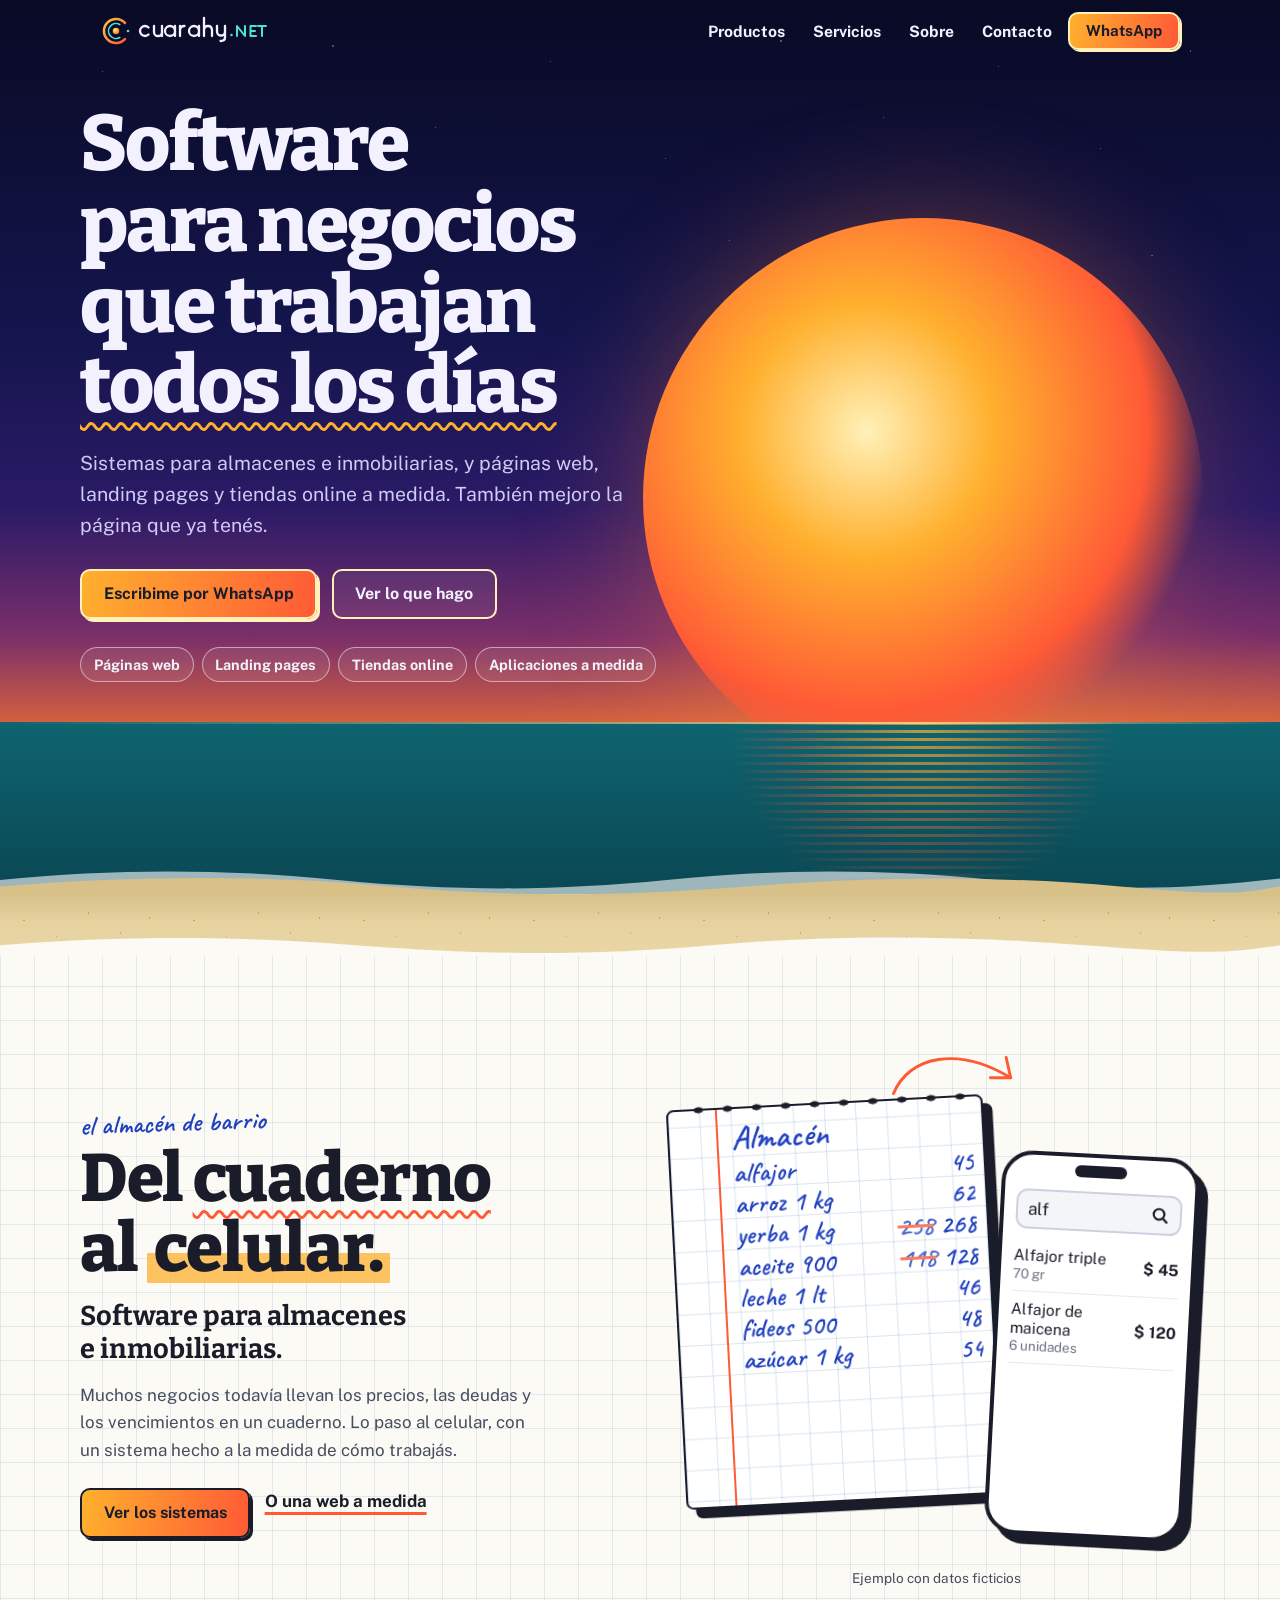
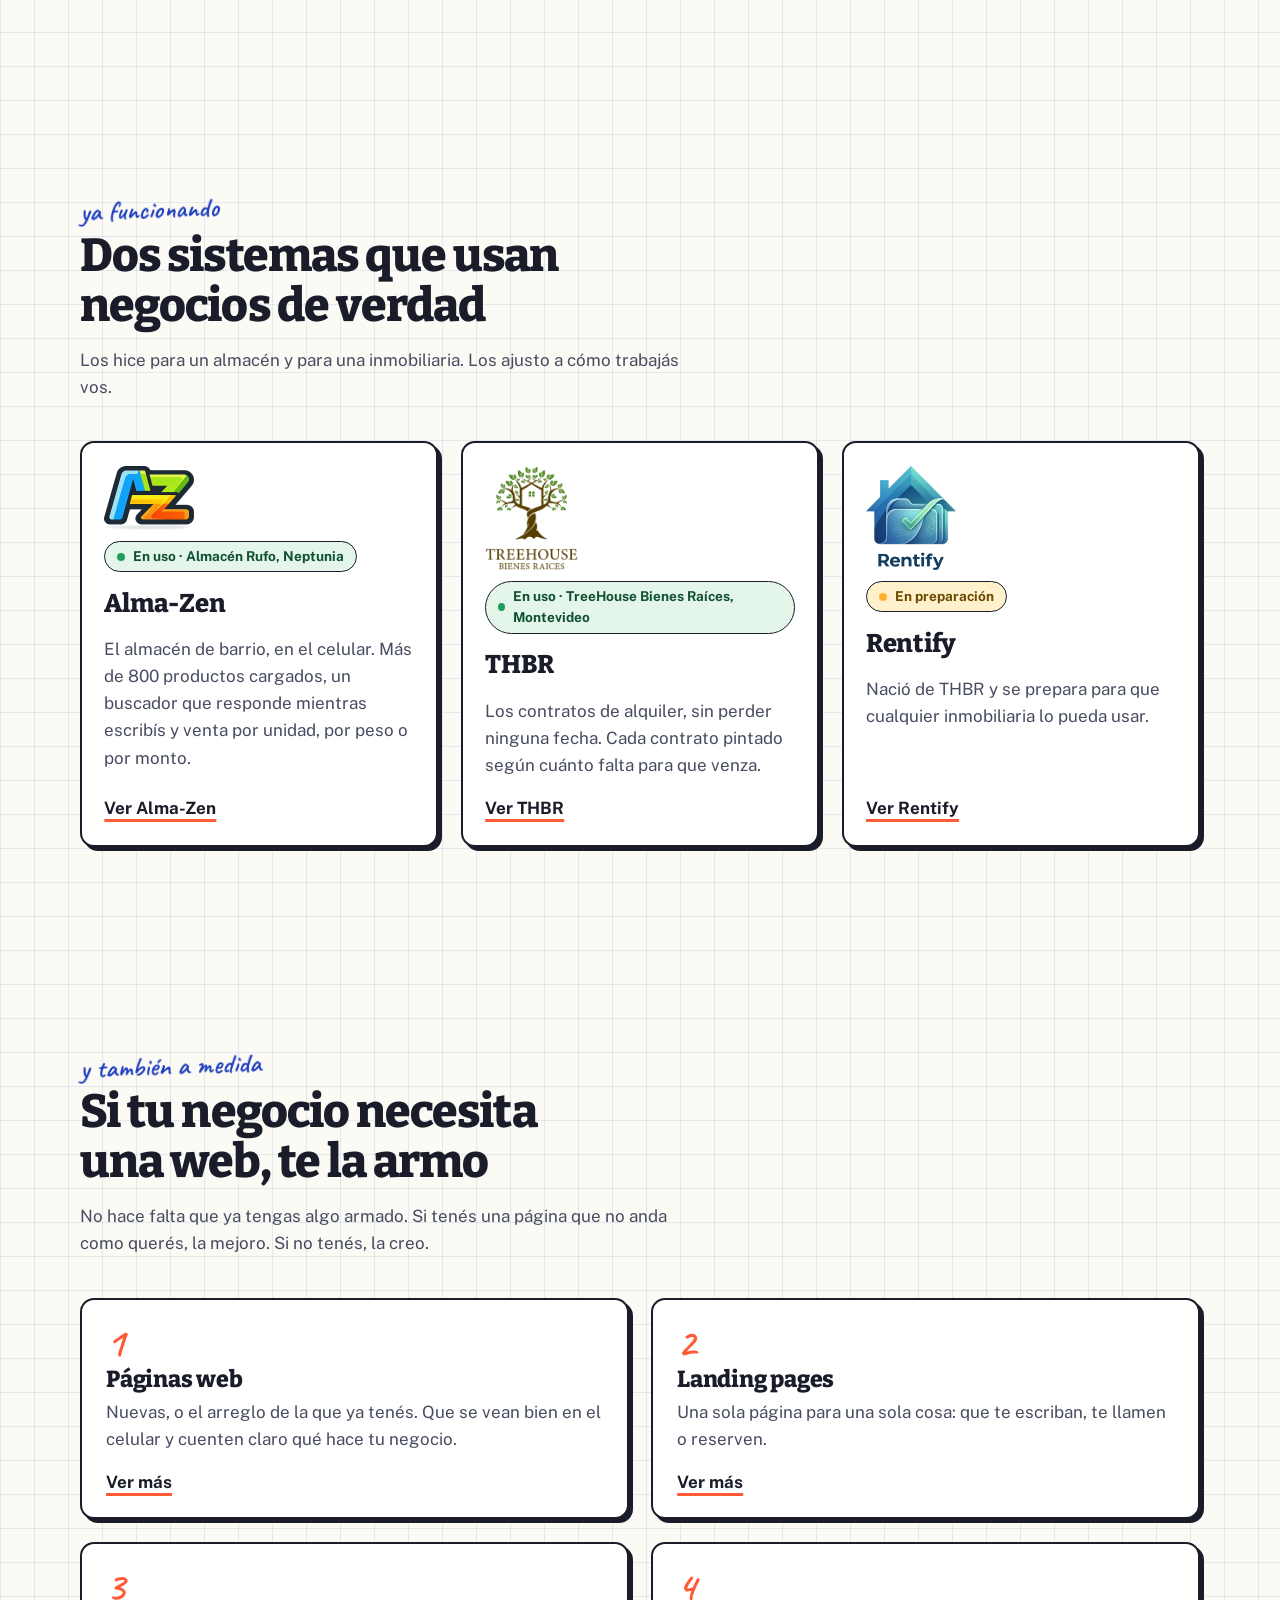
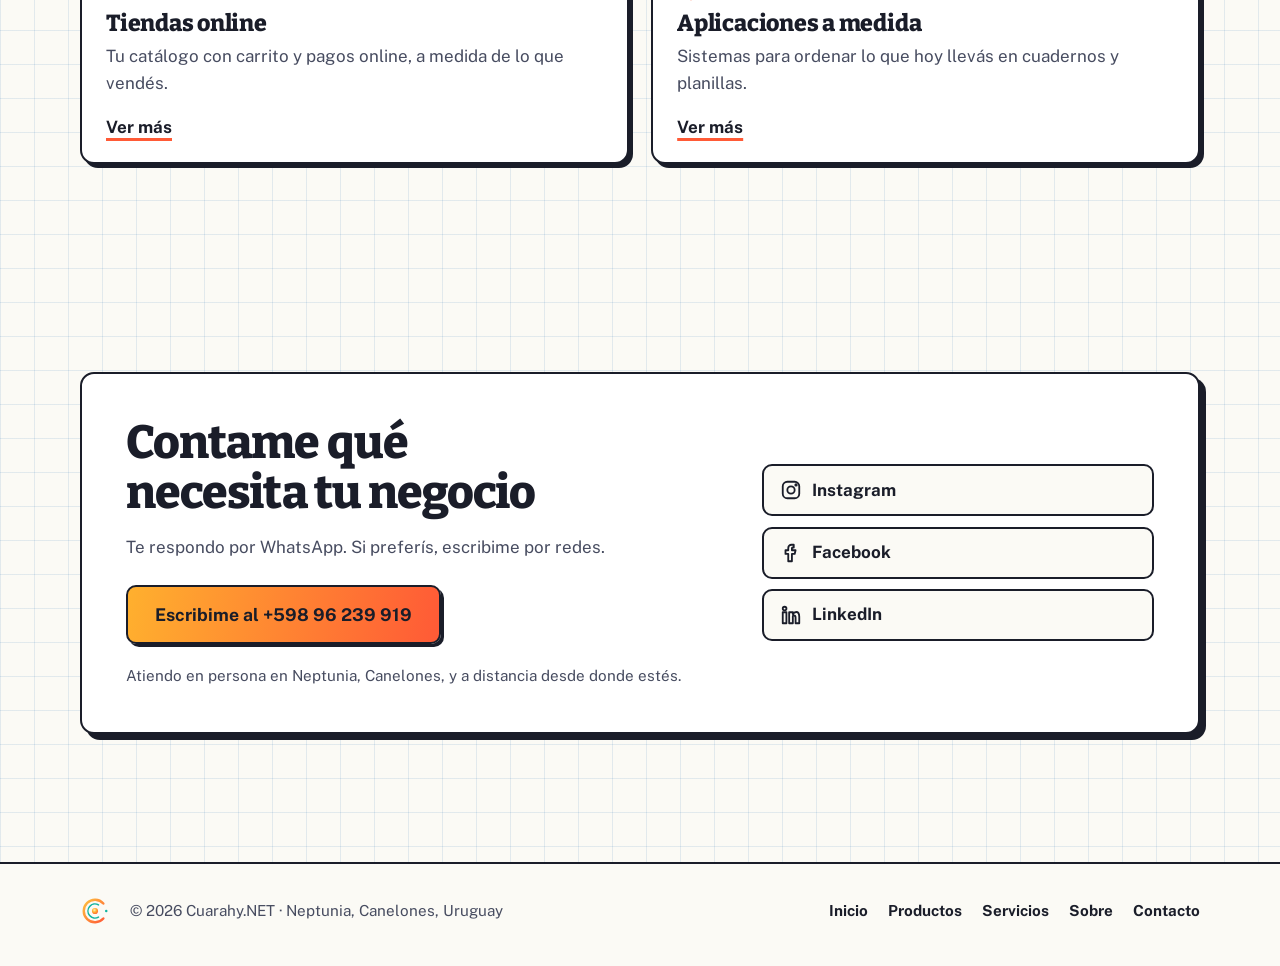
==== index.html @ 308d4bff "Dominio real cuarahy.net, texto en primera persona y títulos con servicio y marca" ====
<!DOCTYPE html>
<html lang="es">

<head>
  <meta charset="UTF-8">
  <meta name="viewport" content="width=device-width, initial-scale=1">
  <title>Cuarahy.NET | Páginas web y software para negocios en Uruguay</title>
  <meta name="description" content="Software para almacenes e inmobiliarias, y páginas web, landing pages y tiendas online a medida. Hecho en Neptunia, Canelones, Uruguay.">
  <meta name="theme-color" content="#090A24">
  <link rel="canonical" href="https://cuarahy.net/">
  <meta property="og:site_name" content="Cuarahy.NET">
  <meta property="og:url" content="https://cuarahy.net/">
  <meta property="og:image" content="https://cuarahy.net/img/og.png">
  <meta property="og:image:width" content="1200">
  <meta property="og:image:height" content="630">
  <meta property="og:image:alt" content="Cuarahy.NET: software para negocios que trabajan todos los días">
  <meta name="twitter:card" content="summary_large_image">
  <meta property="og:type" content="website">
  <meta property="og:title" content="Cuarahy.NET | Páginas web y software para negocios en Uruguay">
  <meta property="og:description" content="Software para almacenes e inmobiliarias, y páginas web, landing pages y tiendas online a medida. Hecho en Neptunia, Canelones, Uruguay.">
  <meta property="og:locale" content="es_UY">
  <link rel="icon" href="img/favicon.svg" type="image/svg+xml">
  <link rel="preload" href="fonts/bitter-latin-800-normal.woff2" as="font" type="font/woff2" crossorigin>
  <link rel="preload" href="fonts/public-sans-latin-400-normal.woff2" as="font" type="font/woff2" crossorigin>
  <script>document.documentElement.classList.add('js')</script>
  <link rel="stylesheet" href="css/style.css">
  <script type="application/ld+json">
{
  "@context": "https://schema.org",
  "@graph": [
    {
      "@type": "Organization",
      "@id": "https://cuarahy.net/#empresa",
      "name": "Cuarahy.NET",
      "url": "https://cuarahy.net/",
      "logo": "https://cuarahy.net/img/logo-512.png",
      "description": "Software para almacenes e inmobiliarias, y páginas web, landing pages, tiendas online y aplicaciones a medida para negocios de Uruguay.",
      "telephone": "+59896239919",
      "address": {
        "@type": "PostalAddress",
        "addressLocality": "Neptunia",
        "addressRegion": "Canelones",
        "addressCountry": "UY"
      },
      "founder": {
        "@type": "Person",
        "name": "Gabriel Solari"
      },
      "areaServed": {
        "@type": "Country",
        "name": "Uruguay"
      },
      "hasOfferCatalog": {
        "@type": "OfferCatalog",
        "name": "Servicios",
        "itemListElement": [
          {
            "@type": "Offer",
            "itemOffered": {
              "@type": "Service",
              "name": "Páginas web"
            }
          },
          {
            "@type": "Offer",
            "itemOffered": {
              "@type": "Service",
              "name": "Landing pages"
            }
          },
          {
            "@type": "Offer",
            "itemOffered": {
              "@type": "Service",
              "name": "Tiendas online"
            }
          },
          {
            "@type": "Offer",
            "itemOffered": {
              "@type": "Service",
              "name": "Aplicaciones a medida para negocios"
            }
          }
        ]
      }
    },
    {
      "@type": "WebSite",
      "@id": "https://cuarahy.net/#web",
      "url": "https://cuarahy.net/",
      "name": "Cuarahy.NET",
      "inLanguage": "es-UY",
      "publisher": {
        "@id": "https://cuarahy.net/#empresa"
      }
    }
  ]
}
  </script>
</head>

<body>
  <a class="saltar" href="#contenido">Saltar al contenido</a>

  <header class="cab sobre-noche" id="cab">
    <div class="cab-in">
      <a class="cab-logo" href="index.html" aria-label="Cuarahy.NET, ir al inicio">
        <svg viewBox="0 0 336 64" width="168" height="32" role="img" aria-label="Cuarahy.NET">
          <defs>
            <linearGradient id="lg-sol" x1="0" y1="0" x2="1" y2="1"><stop offset="0" stop-color="#FFC23D"/><stop offset="1" stop-color="#FF5A36"/></linearGradient>
            <radialGradient id="lg-nucleo" cx=".4" cy=".35" r=".75"><stop offset="0" stop-color="#FFF1B8"/><stop offset=".45" stop-color="#FFB02E"/><stop offset="1" stop-color="#FF5A36"/></radialGradient>
          </defs>
          <path d="M49.83 15.94A24 24 0 1 0 49.83 48.06" fill="none" stroke="url(#lg-sol)" stroke-width="5.2" stroke-linecap="round"/>
          <path class="lg-aro2" d="M39.5 19.01A15 15 0 1 0 39.5 44.99" fill="none" stroke-width="3.2" stroke-linecap="round"/>
          <circle cx="32" cy="32" r="6.6" fill="url(#lg-nucleo)"/>
          <circle class="lg-punto" cx="56" cy="32" r="2.7"/>
          <g transform="translate(76 -2)" fill="none" stroke="currentColor" stroke-width="4.6" stroke-linecap="round" stroke-linejoin="round">
            <path d="M21.07 26.93A10 10 0 1 0 21.07 41.07"/>
            <path d="M32 24V36A8 8 0 0 0 48 36M48 24V44"/>
            <path d="M54 34A10 10 0 1 0 74 34A10 10 0 1 0 54 34M74 24V44"/>
            <path d="M84 24V44M84 33C84 27 87 24 93 24"/>
            <path d="M102 34A10 10 0 1 0 122 34A10 10 0 1 0 102 34M122 24V44"/>
            <path d="M132 8V44M132 33C132 27 135 24 140 24C145 24 148 27 148 33V44"/>
            <path d="M158 24V35A8 8 0 0 0 174 35V24M174 35V47C174 52 171 54 165 54"/>
          </g>
          <g transform="translate(76 -2)">
            <circle class="lg-punto" cx="187" cy="42" r="2.5"/>
            <g class="lg-net" fill="none" stroke-width="4" stroke-linecap="round" stroke-linejoin="round">
              <path d="M198 44V24L214 44V24"/>
              <path d="M236 24H225V44H236M225 34H234"/>
              <path d="M240 24H256M248 24V44"/>
            </g>
          </g>
        </svg>
      </a>
      <nav id="menu" aria-label="Principal"><a href="productos.html">Productos</a><a href="servicios.html">Servicios</a><a href="sobre.html">Sobre</a><a href="contacto.html">Contacto</a></nav>
      <a class="sello sello-chico cab-wa" href="https://wa.me/59896239919?text=Hola%2C%20vi%20la%20web%20de%20Cuarahy.NET%20y%20quiero%20consultar%20por%20una%20p%C3%A1gina%20web%20o%20un%20sistema%20para%20mi%20negocio." target="_blank" rel="noopener">WhatsApp</a>
      <button class="menu-btn" type="button" aria-expanded="false" aria-controls="menu" aria-label="Abrir el menú"><span></span><span></span><span></span></button>
    </div>
  </header>

  <main id="contenido">
    <!-- ===== Portada: amanecer sobre el mar de Neptunia ===== -->
    <section class="hero" id="inicio">
      <div class="cielo" aria-hidden="true"></div>
      <div class="estrellas" aria-hidden="true"></div>
      <div class="alba" aria-hidden="true"></div>
      <div class="sol-hero" aria-hidden="true"></div>
      <div class="mar" aria-hidden="true"></div>
      <div class="arena" aria-hidden="true">
        <svg class="espuma" viewBox="0 0 1440 40" preserveAspectRatio="none"><path class="espuma-1" d="M0 20C130 6 250 6 380 20S620 34 750 20 990 6 1120 20 1330 32 1440 18V40H0z"/><path class="espuma-2" d="M0 28C160 14 300 14 440 28S700 40 840 28 1120 14 1260 28 1400 34 1440 28V40H0z"/></svg>
        <svg class="orilla" viewBox="0 0 1440 30" preserveAspectRatio="none"><path d="M0 14C140 2 260 2 400 14S660 28 800 14 1080 2 1220 14 1380 24 1440 14V30H0z"/></svg>
      </div>
      <div class="hero-in">
        <h1>Software para negocios que trabajan <em class="todos">todos los días</em></h1>
        <p class="lede">Sistemas para almacenes e inmobiliarias, y páginas web, landing pages y tiendas online a medida. También mejoro la página que ya tenés.</p>
        <div class="acciones">
          <a class="sello" href="https://wa.me/59896239919?text=Hola%2C%20vi%20la%20web%20de%20Cuarahy.NET%20y%20quiero%20consultar%20por%20una%20p%C3%A1gina%20web%20o%20un%20sistema%20para%20mi%20negocio." target="_blank" rel="noopener">Escribime por WhatsApp</a>
          <a class="sello sello-borde" href="#cuaderno">Ver lo que hago</a>
        </div>
        <ul class="chips" aria-label="Servicios">
          <li><a href="servicios.html#web">Páginas web</a></li>
          <li><a href="servicios.html#landing">Landing pages</a></li>
          <li><a href="servicios.html#tienda">Tiendas online</a></li>
          <li><a href="servicios.html#app">Aplicaciones a medida</a></li>
        </ul>
      </div>
    </section>

    <!-- ===== Del cuaderno al celular ===== -->
    <section class="seccion cuaderno" id="cuaderno">
      <div class="seccion-in dos-col">
        <div class="texto">
          <span class="nota-mano">el almacén de barrio</span>
          <h2>Del <em class="marca-cuaderno">cuaderno</em> al <em class="marca-celular">celular.</em></h2>
          <p class="sub">Software para almacenes e inmobiliarias.</p>
          <p>Muchos negocios todavía llevan los precios, las deudas y los vencimientos en un cuaderno. Lo paso al celular, con un sistema hecho a la medida de cómo trabajás.</p>
          <div class="acciones">
            <a class="sello" href="productos.html">Ver los sistemas</a>
            <a class="enlace" href="servicios.html">O una web a medida</a>
          </div>
        </div>
        <figure class="stage" role="img" aria-label="Una hoja de cuaderno con una lista de productos y precios escrita a mano y, al lado, la lista en un celular con el buscador de Alma-Zen. Ejemplo con datos ficticios.">
          <div class="stage-in" aria-hidden="true">
            <div class="hoja">
              <span class="espiral"></span>
              <p class="hoja-titulo" style="--i:0">Almacén</p>
              <ul class="renglones">
                <li style="--i:1"><span>alfajor</span><i>45</i></li>
                <li style="--i:2"><span>arroz 1 kg</span><i>62</i></li>
                <li style="--i:3"><span>yerba 1 kg</span><i><s>258</s> 268</i></li>
                <li style="--i:4"><span>aceite 900</span><i><s>118</s> 128</i></li>
                <li style="--i:5"><span>leche 1 lt</span><i>46</i></li>
                <li style="--i:6"><span>fideos 500</span><i>48</i></li>
                <li style="--i:7"><span>azúcar 1 kg</span><i>54</i></li>
              </ul>
            </div>

            <svg class="flecha" viewBox="0 0 120 56">
              <path d="M4 44C18 10 62 2 108 30"/>
              <path d="M90 30L108 30L104 12"/>
            </svg>

            <div class="cel">
              <div class="cel-buscar"><span>alf</span>
                <svg viewBox="0 0 24 24" fill="none" stroke="currentColor" stroke-width="2.6" stroke-linecap="round"><circle cx="11" cy="11" r="6.5"/><path d="M16 16l4.5 4.5"/></svg>
              </div>
              <ul class="cel-lista">
                <li><span>Alfajor triple <small>70 gr</small></span><b>$ 45</b></li>
                <li><span>Alfajor de maicena <small>6 unidades</small></span><b>$ 120</b></li>
              </ul>
            </div>
          </div>
          <figcaption>Ejemplo con datos ficticios</figcaption>
        </figure>
      </div>
    </section>

    <!-- ===== Productos (resumen) ===== -->
    <section class="seccion" id="productos">
      <div class="seccion-in">
        <span class="nota-mano">ya funcionando</span>
        <h2>Dos sistemas que usan negocios de verdad</h2>
        <p class="intro">Los hice para un almacén y para una inmobiliaria. Los ajusto a cómo trabajás vos.</p>
        <div class="minis">
          <article class="mini">
            <img src="img/almazen.webp" alt="Alma-Zen" width="360" height="256" loading="lazy">
            <span class="estado">En uso · Almacén Rufo, Neptunia</span>
            <h3>Alma-Zen</h3>
            <p>El almacén de barrio, en el celular. Más de 800 productos cargados, un buscador que responde mientras escribís y venta por unidad, por peso o por monto.</p>
            <a class="enlace" href="productos.html#almazen">Ver Alma-Zen</a>
          </article>
          <article class="mini">
            <img class="logo-cliente" src="img/treehouse.webp" alt="Logo de TreeHouse Bienes Raíces" width="214" height="240" loading="lazy">
            <span class="estado">En uso · TreeHouse Bienes Raíces, Montevideo</span>
            <h3>THBR</h3>
            <p>Los contratos de alquiler, sin perder ninguna fecha. Cada contrato pintado según cuánto falta para que venza.</p>
            <a class="enlace" href="productos.html#thbr">Ver THBR</a>
          </article>
          <article class="mini">
            <img class="logo-cliente" src="img/rentify.webp" alt="Logo de Rentify" width="300" height="347" loading="lazy">
            <span class="estado estado-prep">En preparación</span>
            <h3>Rentify</h3>
            <p>Nació de THBR y se prepara para que cualquier inmobiliaria lo pueda usar.</p>
            <a class="enlace" href="productos.html#rentify">Ver Rentify</a>
          </article>
        </div>
      </div>
    </section>

    <!-- ===== Servicios (resumen) ===== -->
    <section class="seccion" id="servicios">
      <div class="seccion-in">
        <span class="nota-mano">y también a medida</span>
        <h2>Si tu negocio necesita una web, te la armo</h2>
        <p class="intro">No hace falta que ya tengas algo armado. Si tenés una página que no anda como querés, la mejoro. Si no tenés, la creo.</p>
        <ol class="servicios">
          <li class="servicio"><span class="num" aria-hidden="true">1</span><h3>Páginas web</h3><p>Nuevas, o el arreglo de la que ya tenés. Que se vean bien en el celular y cuenten claro qué hace tu negocio.</p><a class="enlace" href="servicios.html#web">Ver más</a></li>
          <li class="servicio"><span class="num" aria-hidden="true">2</span><h3>Landing pages</h3><p>Una sola página para una sola cosa: que te escriban, te llamen o reserven.</p><a class="enlace" href="servicios.html#landing">Ver más</a></li>
          <li class="servicio"><span class="num" aria-hidden="true">3</span><h3>Tiendas online</h3><p>Tu catálogo con carrito y pagos online, a medida de lo que vendés.</p><a class="enlace" href="servicios.html#tienda">Ver más</a></li>
          <li class="servicio"><span class="num" aria-hidden="true">4</span><h3>Aplicaciones a medida</h3><p>Sistemas para ordenar lo que hoy llevás en cuadernos y planillas.</p><a class="enlace" href="servicios.html#app">Ver más</a></li>
        </ol>
      </div>
    </section>

    <!-- ===== Contacto ===== -->
    <section class="seccion" id="contacto">
      <div class="seccion-in">
        <div class="contacto-caja">
          <div>
            <h2>Contame qué necesita tu negocio</h2>
            <p class="intro">Te respondo por WhatsApp. Si preferís, escribime por redes.</p>
            <a class="sello sello-grande" href="https://wa.me/59896239919?text=Hola%2C%20vi%20la%20web%20de%20Cuarahy.NET%20y%20quiero%20consultar%20por%20una%20p%C3%A1gina%20web%20o%20un%20sistema%20para%20mi%20negocio." target="_blank" rel="noopener">Escribime al +598 96 239 919</a>
            <p class="lugar">Atiendo en persona en Neptunia, Canelones, y a distancia desde donde estés.</p>
          </div>
          <ul class="redes">
            <li><a href="https://www.instagram.com/solarigabriel/" target="_blank" rel="noopener"><svg viewBox="0 0 24 24" width="22" height="22" fill="none" stroke="currentColor" stroke-width="2" stroke-linecap="round" stroke-linejoin="round" aria-hidden="true"><rect x="3" y="3" width="18" height="18" rx="5"/><circle cx="12" cy="12" r="4"/><circle cx="17.5" cy="6.5" r=".8" fill="currentColor"/></svg> Instagram</a></li>
            <li><a href="https://www.facebook.com/Gabriel.Solari.560" target="_blank" rel="noopener"><svg viewBox="0 0 24 24" width="22" height="22" fill="none" stroke="currentColor" stroke-width="2" stroke-linecap="round" stroke-linejoin="round" aria-hidden="true"><path d="M15 3h-2.5A3.5 3.5 0 0 0 9 6.5V9H6v4h3v8h4v-8h3l1-4h-4V6.7c0-.4.3-.7.7-.7H15z"/></svg> Facebook</a></li>
            <li><a href="https://www.linkedin.com/in/gabriel-solari-490939278/" target="_blank" rel="noopener"><svg viewBox="0 0 24 24" width="22" height="22" fill="none" stroke="currentColor" stroke-width="2" stroke-linecap="round" stroke-linejoin="round" aria-hidden="true"><rect x="3" y="9" width="4" height="12"/><circle cx="5" cy="5" r="2"/><path d="M10 9h4v2c.6-1.3 2-2.3 3.8-2.3C21 8.7 21 11.5 21 14v7h-4v-6c0-1.4-.3-2.5-1.8-2.5S14 13.7 14 15v6h-4z"/></svg> LinkedIn</a></li>
          </ul>
        </div>
      </div>
    </section>

  </main>

  <footer class="pie">
    <div class="pie-in">
      <img src="img/logo-mark.svg" alt="" width="30" height="30">
      <p>© 2026 Cuarahy.NET · Neptunia, Canelones, Uruguay</p>
      <nav aria-label="Pie de página"><a href="index.html">Inicio</a><a href="productos.html">Productos</a><a href="servicios.html">Servicios</a><a href="sobre.html">Sobre</a><a href="contacto.html">Contacto</a></nav>
    </div>
  </footer>

  <a class="fab" href="https://wa.me/59896239919?text=Hola%2C%20vi%20la%20web%20de%20Cuarahy.NET%20y%20quiero%20consultar%20por%20una%20p%C3%A1gina%20web%20o%20un%20sistema%20para%20mi%20negocio." target="_blank" rel="noopener" aria-label="Escribime por WhatsApp">
    <svg viewBox="0 0 24 24" width="28" height="28" fill="none" stroke="currentColor" stroke-width="2" stroke-linecap="round" stroke-linejoin="round" aria-hidden="true"><path d="M21 11.5a8.5 8.5 0 0 1-12.6 7.4L3 20.5l1.7-5A8.5 8.5 0 1 1 21 11.5z"/><path d="M9 8.5c.3 3 2.6 5.3 5.5 6 .6.1 1.3-.5 1.5-1.1l-1.7-1-1 .6c-.9-.4-1.6-1.1-2-2l.6-1-1-1.7c-.6.2-1.2.8-1.1 1.4z"/></svg>
  </a>

  <script src="js/main.js" defer></script>
</body>

</html>
---- css/style.css ----
/* Cuarahy.NET · hoja de estilos
   Concepto: «amanecer en Neptunia, cuaderno en mano».
   La página abre de noche, con el sol saliendo sobre el mar. Al bajar, el mar termina en una ola
   y empieza la hoja de cuaderno (la arena), con cuadrícula, birome y margen rojo.
   Todo en CSS y SVG: sin librerías, sin imágenes pesadas. */

/* ---------- Fuentes (propias, sin pedir nada a Google) ---------- */

@font-face { font-family: 'Bitter'; font-weight: 700; font-style: normal; font-display: swap; src: url(../fonts/bitter-latin-700-normal.woff2) format('woff2'); }
@font-face { font-family: 'Bitter'; font-weight: 800; font-style: normal; font-display: swap; src: url(../fonts/bitter-latin-800-normal.woff2) format('woff2'); }
@font-face { font-family: 'Caveat'; font-weight: 600; font-style: normal; font-display: swap; src: url(../fonts/caveat-latin-600-normal.woff2) format('woff2'); }
@font-face { font-family: 'Public Sans'; font-weight: 400; font-style: normal; font-display: swap; src: url(../fonts/public-sans-latin-400-normal.woff2) format('woff2'); }
@font-face { font-family: 'Public Sans'; font-weight: 700; font-style: normal; font-display: swap; src: url(../fonts/public-sans-latin-700-normal.woff2) format('woff2'); }

/* ---------- Variables ---------- */

:root {
  /* papel */
  --papel: #FBFAF5;
  --blanco: #FFFFFF;
  --grilla: rgba(70, 130, 190, .14);
  --grilla-hoja: rgba(70, 130, 190, .22);
  --tinta: #1A1D29;
  --suave: #474C60;
  --birome: #1F3FBF;
  /* amanecer */
  --noche: #090A24;
  --noche-2: #14154D;
  --luz: #F4F1FF;
  --luz-suave: #CFCBF3;
  --sol: #FFB02E;
  --coral: #FF5A36;
  --turquesa: #4DE3D0;
  --mar-1: #0E6470;
  --mar-2: #083D49;
  --verde: #0F5132;
  --verde-fondo: #E4F5EA;
  --ancho: 1120px;
  --titulo: 'Bitter', Georgia, 'Times New Roman', serif;
  --mano: 'Caveat', 'Segoe Print', 'Bradley Hand', cursive;
  --texto: 'Public Sans', 'Segoe UI', system-ui, -apple-system, sans-serif;
  --amanecer: 0;   /* lo mueve main.js con el scroll: 0 arriba, 1 abajo */
}

*, *::before, *::after { box-sizing: border-box; }

html { scroll-behavior: smooth; scroll-padding-top: 4.75rem; }

body {
  margin: 0;
  background-color: var(--papel);
  background-image:
    linear-gradient(var(--grilla) 1px, transparent 1px),
    linear-gradient(90deg, var(--grilla) 1px, transparent 1px);
  background-size: 34px 34px;
  color: var(--tinta);
  font: 400 1.0625rem/1.6 var(--texto);
  -webkit-font-smoothing: antialiased;
  overflow-x: hidden;
}

img, svg { max-width: 100%; }

/* Resplandor de mañana sobre el papel: crece con el scroll (solo cambia de opacidad, barato para el celular) */
body::after {
  content: "";
  position: fixed;
  inset: 0;
  z-index: -1;
  pointer-events: none;
  background: radial-gradient(85% 55% at 88% 0%, rgba(255, 176, 46, .34), rgba(255, 176, 46, 0) 70%);
  opacity: calc(.15 + var(--amanecer) * .85);
}

:focus-visible { outline: 3px solid var(--birome); outline-offset: 3px; border-radius: 4px; }

.saltar {
  position: absolute;
  left: 1rem;
  top: -4rem;
  z-index: 100;
  padding: .6rem 1rem;
  background: var(--tinta);
  color: var(--blanco);
  border-radius: 8px;
  text-decoration: none;
}
.saltar:focus { top: 1rem; }

/* ---------- Botones (como un sello de almacén) ---------- */

.sello {
  display: inline-flex;
  align-items: center;
  justify-content: center;
  gap: .55rem;
  padding: .85rem 1.35rem;
  border: 2px solid var(--tinta);
  border-radius: 10px;
  background: linear-gradient(100deg, var(--sol), var(--coral));
  color: var(--tinta);
  font: 700 1rem/1.2 var(--texto);
  text-decoration: none;
  box-shadow: 3px 3px 0 var(--tinta);
  transition: transform .15s, box-shadow .15s;
}
.sello:hover { transform: translate(-1px, -1px); box-shadow: 5px 5px 0 var(--tinta); }
.sello:active { transform: translate(2px, 2px); box-shadow: 1px 1px 0 var(--tinta); }
.sello-borde { background: var(--blanco); }
.sello-chico { padding: .5rem 1rem; font-size: .95rem; box-shadow: 2px 2px 0 var(--tinta); }
.sello-grande { padding: 1.05rem 1.7rem; font-size: 1.1rem; }

.enlace {
  color: var(--tinta);
  font-weight: 700;
  text-decoration: underline;
  text-decoration-color: var(--coral);
  text-decoration-thickness: 3px;
  text-underline-offset: .28em;
}
.enlace:hover { text-decoration-color: var(--tinta); }

/* ---------- Cabecera (clara sobre el papel, oscura sobre la noche) ---------- */

.cab { position: fixed; inset: 0 0 auto 0; z-index: 50; color: var(--tinta); transition: background .25s, box-shadow .25s; }
.cab.sobre-noche { color: var(--luz); }
.cab.scrolled { background: rgba(251, 250, 245, .95); box-shadow: 0 1.5px 0 var(--tinta); }

.cab-in {
  max-width: var(--ancho);
  margin: 0 auto;
  padding: .75rem 1.25rem;
  display: flex;
  align-items: center;
  gap: 1rem;
}
.cab-logo { display: block; line-height: 0; color: var(--tinta); }
.cab-logo svg { display: block; height: 32px; width: auto; }
.lg-aro2 { stroke: #12B3A0; }
.lg-punto { fill: #12B3A0; }
.lg-net { stroke: #0E9F8E; }

.cab nav { display: flex; gap: 1.75rem; margin-left: auto; }
.cab nav a { color: var(--tinta); font-weight: 700; text-decoration: none; font-size: .98rem; }
.cab nav a:hover { text-decoration: underline; text-decoration-color: var(--coral); text-decoration-thickness: 3px; text-underline-offset: .3em; }

.cab nav a[aria-current="page"] { text-decoration: underline; text-decoration-color: var(--coral); text-decoration-thickness: 3px; text-underline-offset: .3em; }
.menu-btn { display: none; width: 44px; height: 44px; padding: 0; border: 0; background: none; color: inherit; cursor: pointer; place-content: center; gap: 5px; }
.menu-btn span { display: block; width: 24px; height: 3px; border-radius: 2px; background: currentColor; transition: transform .2s, opacity .2s; }
.cab.menu-abierto .menu-btn span:nth-child(1) { transform: translateY(8px) rotate(45deg); }
.cab.menu-abierto .menu-btn span:nth-child(2) { opacity: 0; }
.cab.menu-abierto .menu-btn span:nth-child(3) { transform: translateY(-8px) rotate(-45deg); }
.cab.sobre-noche.bajo { background: rgba(9, 10, 36, .9); box-shadow: 0 1px 0 rgba(244, 241, 255, .18); -webkit-backdrop-filter: blur(6px); backdrop-filter: blur(6px); }
.cab.sobre-noche .cab-logo, .cab.sobre-noche nav a { color: var(--luz); }
.cab.sobre-noche .lg-aro2, .cab.sobre-noche .lg-net { stroke: var(--turquesa); }
.cab.sobre-noche .lg-punto { fill: var(--turquesa); }
.cab.sobre-noche .sello-chico { border-color: #FFF1B8; box-shadow: 2px 2px 0 #FFF1B8; }
.cab.sobre-noche :focus-visible { outline-color: #FFF1B8; }

/* ---------- Portada: amanecer sobre el mar ---------- */

.hero {
  --mar: clamp(170px, 26svh, 240px);
  --arena: clamp(56px, 7svh, 72px);
  --sol-d: min(46vw, 560px);
  position: relative;
  isolation: isolate;
  min-height: min(100svh, 900px);
  display: grid;
  align-items: center;
  padding: 6.5rem 1.25rem calc(var(--mar) + 2.5rem);
  overflow: hidden;
  background: var(--noche);
  color: var(--luz);
}

.cielo {
  position: absolute;
  inset: 0 0 calc(var(--mar) - 1px) 0;
  z-index: -4;
  background: linear-gradient(180deg, #090A24 0%, #14154D 46%, #2A1A66 70%, #7A2F6A 88%, #D4603E 100%);
}
.estrellas {
  position: absolute;
  inset: 0 0 calc(var(--mar) + 22%) 0;
  z-index: -3;
  opacity: .85;
  background-image:
    radial-gradient(1.5px 1.5px at 8% 14%, #fff 50%, transparent 51%),
    radial-gradient(1px 1px at 17% 33%, #fff 50%, transparent 51%),
    radial-gradient(2px 2px at 26% 9%, #FFF1B8 50%, transparent 51%),
    radial-gradient(1px 1px at 34% 25%, #fff 50%, transparent 51%),
    radial-gradient(1.5px 1.5px at 43% 12%, #fff 50%, transparent 51%),
    radial-gradient(1px 1px at 52% 31%, #fff 50%, transparent 51%),
    radial-gradient(2px 2px at 61% 8%, #fff 50%, transparent 51%),
    radial-gradient(1px 1px at 69% 23%, #fff 50%, transparent 51%),
    radial-gradient(1.5px 1.5px at 78% 13%, #FFF1B8 50%, transparent 51%),
    radial-gradient(1px 1px at 86% 29%, #fff 50%, transparent 51%),
    radial-gradient(1.5px 1.5px at 93% 10%, #fff 50%, transparent 51%),
    radial-gradient(1px 1px at 12% 46%, #fff 50%, transparent 51%),
    radial-gradient(1px 1px at 57% 47%, #fff 50%, transparent 51%),
    radial-gradient(1px 1px at 90% 50%, #fff 50%, transparent 51%);
}
.alba {
  position: absolute;
  inset: 0;
  z-index: -3;
  background: radial-gradient(70% 55% at 76% 100%, rgba(255, 150, 70, .5), rgba(255, 150, 70, 0) 70%);
}
.sol-hero {
  position: absolute;
  z-index: -2;
  right: 6%;
  bottom: calc(var(--mar) - var(--sol-d) * .1);
  width: var(--sol-d);
  aspect-ratio: 1;
  border-radius: 50%;
  background: radial-gradient(circle at 40% 38%, #FFF1B8 0, #FFB02E 26%, #FF5A36 58%, rgba(255, 90, 54, 0) 71%);
  filter: drop-shadow(0 0 60px rgba(255, 120, 60, .35));
}

/* El mar: tapa la parte de abajo del sol y le deja un reflejo */
.mar {
  position: absolute;
  left: 0;
  right: 0;
  bottom: 0;
  height: var(--mar);
  z-index: -1;
  background: linear-gradient(180deg, var(--mar-1), var(--mar-2));
}
.mar::before {
  content: "";
  position: absolute;
  top: 0;
  bottom: 0;
  right: calc(6% + var(--sol-d) * .05);
  width: calc(var(--sol-d) * .9);
  background: radial-gradient(ellipse 50% 100% at 50% 0, rgba(255, 176, 46, .75), rgba(255, 90, 54, .28) 55%, transparent 78%);
  -webkit-mask-image: repeating-linear-gradient(180deg, #000 0 3px, transparent 3px 8px);
  mask-image: repeating-linear-gradient(180deg, #000 0 3px, transparent 3px 8px);
}
.mar::after {
  content: "";
  position: absolute;
  left: 0;
  right: 0;
  top: 0;
  height: 2px;
  background: linear-gradient(90deg, transparent, rgba(255, 205, 130, .9) 72%, transparent);
}
/* La arena: la playa donde termina el mar y empieza el papel */
.arena {
  position: absolute;
  left: 0;
  right: 0;
  bottom: -1px;
  height: var(--arena);
  z-index: 0;
  background:
    radial-gradient(1.6px 1.6px at 14% 42%, #BFA56A 50%, transparent 51%),
    radial-gradient(1.2px 1.2px at 33% 68%, #C9B07A 50%, transparent 51%),
    radial-gradient(1.6px 1.6px at 52% 30%, #BFA56A 50%, transparent 51%),
    radial-gradient(1.2px 1.2px at 71% 62%, #C9B07A 50%, transparent 51%),
    radial-gradient(1.6px 1.6px at 88% 38%, #BFA56A 50%, transparent 51%),
    linear-gradient(180deg, #D8C089 0, #E6D29F 45%, #EAD7A6 100%);
  background-size: 170px 100%, 170px 100%, 170px 100%, 170px 100%, 170px 100%, 100% 100%;
}
.espuma { position: absolute; left: 0; top: -30px; width: 100%; height: 32px; }
.espuma-1 { fill: rgba(255, 255, 255, .6); }
.espuma-2 { fill: #D8C089; }
.orilla { position: absolute; left: 0; bottom: -1px; width: 100%; height: 24px; }
.orilla path { fill: var(--papel); }

.hero-in { position: relative; z-index: 1; width: 100%; max-width: var(--ancho); margin: 0 auto; }

.hero h1 {
  margin: 0 0 1.25rem;
  max-width: 14ch;
  font: 800 clamp(2.5rem, 6.6vw, 4.9rem)/1.03 var(--titulo);
  letter-spacing: -.025em;
  color: var(--luz);
  text-wrap: balance;
}
.todos {
  font-style: normal;
  text-decoration: underline wavy var(--sol);
  text-decoration-thickness: 3px;
  text-underline-offset: .13em;
  text-decoration-skip-ink: none;
}

.lede { margin: 0 0 1.75rem; max-width: 46ch; font-size: clamp(1.05rem, 2vw, 1.22rem); color: var(--suave); }
.hero .lede { color: var(--luz-suave); }
.acciones { display: flex; flex-wrap: wrap; gap: .9rem; }

.hero .sello { border-color: #FFF1B8; box-shadow: 3px 3px 0 #FFF1B8; }
.hero .sello:hover { box-shadow: 5px 5px 0 #FFF1B8; }
.hero .sello:active { box-shadow: 1px 1px 0 #FFF1B8; }
.hero .sello-borde { background: rgba(255, 255, 255, .06); color: var(--luz); box-shadow: none; }
.hero .sello-borde:hover { background: rgba(255, 255, 255, .14); box-shadow: none; }
.hero :focus-visible { outline-color: #FFF1B8; }

.chips { list-style: none; margin: 1.75rem 0 0; padding: 0; display: flex; flex-wrap: wrap; gap: .5rem; }
.chips a {
  display: inline-block;
  padding: .3rem .8rem;
  border: 1.5px solid rgba(244, 241, 255, .55);
  border-radius: 999px;
  background: rgba(255, 255, 255, .07);
  color: var(--luz);
  font-size: .9rem;
  font-weight: 700;
  text-decoration: none;
}
.chips a:hover { background: var(--luz); color: var(--noche); }

/* Entrada de la portada: sale el sol, se aclara el cielo, aparece el texto */
@media (prefers-reduced-motion: no-preference) {
  @keyframes sale { from { opacity: 0; transform: translateY(34%); } to { opacity: 1; transform: none; } }
  @keyframes entra { from { opacity: 0; transform: translateY(18px); } to { opacity: 1; transform: none; } }
  @keyframes aclara { from { opacity: 0; } to { opacity: 1; } }
  @keyframes apaga { from { opacity: .9; } to { opacity: .3; } }

  .sol-hero { animation: sale 2.6s cubic-bezier(.2, .7, .2, 1) both .1s; }
  .alba { animation: aclara 3.4s ease-out both .2s; }
  .estrellas { animation: apaga 5s ease-out both .3s; }
  .hero h1, .hero .lede, .hero .acciones, .hero .chips { animation: entra .8s cubic-bezier(.2, .7, .2, 1) both; }
  .hero h1 { animation-delay: .2s; }
  .hero .lede { animation-delay: .4s; }
  .hero .acciones { animation-delay: .55s; }
  .hero .chips { animation-delay: .7s; }
}

/* ---------- Secciones ---------- */

.seccion { padding: clamp(3.5rem, 9vw, 6.5rem) 1.25rem; }
.seccion-in { max-width: var(--ancho); margin: 0 auto; }

h2 {
  margin: 0 0 1rem;
  max-width: 22ch;
  font: 800 clamp(1.8rem, 4.4vw, 2.9rem)/1.08 var(--titulo);
  letter-spacing: -.02em;
  text-wrap: balance;
}
h3 { font-family: var(--titulo); }
.intro { margin: 0; max-width: 60ch; color: var(--suave); }

.nota-mano {
  display: block;
  margin: 0 0 .15rem;
  font: 600 1.7rem/1.1 var(--mano);
  color: var(--birome);
  rotate: -2deg;
  transform-origin: left center;
}

.marca-cuaderno {
  font-style: normal;
  text-decoration: underline wavy var(--coral);
  text-decoration-thickness: 3px;
  text-underline-offset: .13em;
  text-decoration-skip-ink: none;
}
.marca-celular {
  font-style: normal;
  padding: 0 .1em;
  background: linear-gradient(transparent 56%, rgba(255, 176, 46, .75) 56%, rgba(255, 176, 46, .75) 93%, transparent 93%);
}

/* ---------- Del cuaderno al celular ---------- */

.dos-col {
  display: grid;
  grid-template-columns: minmax(0, 1fr) minmax(0, 1fr);
  gap: clamp(2rem, 5vw, 4rem);
  align-items: center;
}
.cuaderno h2 { max-width: 11ch; font-size: clamp(2.4rem, 6vw, 4.2rem); line-height: 1.04; }
.sub { text-wrap: balance; margin: .5rem 0 1rem; font: 700 clamp(1.25rem, 3vw, 1.7rem)/1.2 var(--titulo); }
.cuaderno .texto > p:not(.sub) { max-width: 46ch; color: var(--suave); }
.cuaderno .acciones { margin-top: 1.5rem; }

/* ---------- Escena: cuaderno → celular ---------- */

.stage { margin: 0; width: min(100%, 520px); justify-self: center; }
.stage-in { position: relative; width: 100%; aspect-ratio: 1 / .96; container-type: inline-size; }
.stage figcaption { margin-top: .6rem; text-align: center; font-size: .85rem; color: var(--suave); }

.hoja {
  position: absolute;
  left: 0;
  top: 8cqw;
  z-index: 2;
  width: 61cqw;
  height: 77cqw;
  padding: 9.5cqw 2cqw 0 12cqw;
  background-color: var(--blanco);
  background-image:
    linear-gradient(var(--grilla-hoja) 1px, transparent 1px),
    linear-gradient(90deg, var(--grilla-hoja) 1px, transparent 1px);
  background-size: 6cqw 6cqw;
  background-position: 0 3cqw;
  border: .55cqw solid var(--tinta);
  border-radius: 1.4cqw;
  box-shadow: 1.8cqw 1.8cqw 0 var(--tinta);
  rotate: -3deg;
}
.hoja::before { content: ""; position: absolute; left: 9cqw; top: 0; bottom: 0; width: .45cqw; background: var(--coral); }
.espiral {
  position: absolute;
  top: -1.9cqw;
  left: 3cqw;
  right: 3cqw;
  height: 3.6cqw;
  background: radial-gradient(ellipse at 50% 50%, var(--tinta) 0 .85cqw, transparent .95cqw) 0 0 / 5.6cqw 3.6cqw repeat-x;
}
.hoja-titulo { margin: 0; position: absolute; left: 12cqw; top: 2.6cqw; font: 600 6.4cqw/1 var(--mano); color: var(--birome); }
.renglones { list-style: none; margin: 0; padding: 0; }
.renglones li {
  display: flex;
  justify-content: space-between;
  height: 6cqw;
  line-height: 6cqw;
  font: 600 5.2cqw/6cqw var(--mano);
  color: var(--birome);
  white-space: nowrap;
}
.renglones i { font-style: normal; display: inline-flex; gap: 1.2cqw; }
.renglones s { text-decoration-color: var(--coral); text-decoration-thickness: .6cqw; opacity: .8; }

.flecha {
  position: absolute;
  left: 41cqw;
  top: -3cqw;
  z-index: 4;
  width: 26cqw;
  height: auto;
  fill: none;
  stroke: var(--coral);
  stroke-width: 2.6;
  stroke-linecap: round;
  stroke-linejoin: round;
}

.cel {
  position: absolute;
  right: 1cqw;
  top: 18cqw;
  z-index: 3;
  width: 38cqw;
  height: 74cqw;
  padding: 6.6cqw 2.2cqw 2cqw;
  background: var(--blanco);
  border: .9cqw solid var(--tinta);
  border-radius: 6cqw;
  box-shadow: 1.8cqw 1.8cqw 0 var(--tinta);
  rotate: 3deg;
  display: flex;
  flex-direction: column;
  gap: 1.8cqw;
  overflow: hidden;
  font-family: var(--texto);
}
.cel::before { content: ""; position: absolute; top: 1.7cqw; left: 50%; translate: -50% 0; width: 10cqw; height: 2.2cqw; border-radius: 99px; background: var(--tinta); }
.cel-buscar {
  display: flex;
  justify-content: space-between;
  align-items: center;
  padding: 1.5cqw 2cqw;
  border: .4cqw solid #CDD1DE;
  border-radius: 2.2cqw;
  background: #F4F5F8;
  font-size: 3.3cqw;
  line-height: 1.2;
}
.cel-buscar svg { width: 3.8cqw; height: 3.8cqw; flex: none; }
.cel-lista { list-style: none; margin: 0; padding: 0; }
.cel-lista li {
  display: grid;
  grid-template-columns: 1fr auto;
  gap: .3cqw 1.5cqw;
  padding: 1.7cqw 0;
  border-bottom: .3cqw solid #E7E9F1;
  font-size: 3cqw;
  line-height: 1.2;
}
.cel-lista small { display: block; color: #6C7186; font-size: 2.6cqw; }
.cel-lista b { align-self: center; }

/* La escena se anima cuando entra en pantalla (main.js le pone .vivo) */
@media (prefers-reduced-motion: no-preference) {
  @keyframes escribe { from { clip-path: inset(0 100% 0 0); } to { clip-path: inset(0 0 0 0); } }
  @keyframes trazo { to { stroke-dashoffset: 0; } }

  .js .stage:not(.vivo) :is(.hoja, .cel, .renglones li, .hoja-titulo) { opacity: 0; }
  .js .stage:not(.vivo) .flecha path { stroke-dasharray: 140; stroke-dashoffset: 140; }

  .stage.vivo .hoja { animation: entra .8s cubic-bezier(.2, .7, .2, 1) both .1s; }
  .stage.vivo .renglones li, .stage.vivo .hoja-titulo { animation: escribe .7s steps(14) both; animation-delay: calc(var(--i, 0) * .32s + .7s); }
  .stage.vivo .cel { animation: entra .9s cubic-bezier(.2, .7, .2, 1) both 1.3s; }
  .stage.vivo .flecha path { stroke-dasharray: 140; stroke-dashoffset: 140; animation: trazo .9s ease-out forwards 2s; }
}

/* ---------- Productos ---------- */

.producto {
  position: relative;
  display: grid;
  grid-template-columns: minmax(0, 1.1fr) minmax(0, .9fr);
  gap: clamp(1.75rem, 4vw, 3.5rem);
  align-items: center;
  margin-top: clamp(2rem, 5vw, 3rem);
  padding: clamp(1.4rem, 3.5vw, 2.5rem) clamp(1.25rem, 3.5vw, 2.5rem) clamp(1.4rem, 3.5vw, 2.5rem) clamp(2.4rem, 6vw, 4.2rem);
  background: var(--blanco);
  border: 2px solid var(--tinta);
  border-radius: 14px;
  box-shadow: 6px 6px 0 var(--tinta);
}
.producto::before {
  content: "";
  position: absolute;
  left: clamp(1.1rem, 3.2vw, 2rem);
  top: 0;
  bottom: 0;
  width: 2px;
  background: var(--coral);
}

.producto-cab { display: flex; align-items: center; flex-wrap: wrap; gap: .75rem 1rem; margin-bottom: 1rem; }
.producto-cab img { display: block; width: auto; height: 76px; }

.estado {
  display: inline-flex;
  align-items: center;
  gap: .5rem;
  padding: .25rem .75rem;
  border: 1.5px solid var(--tinta);
  border-radius: 999px;
  background: var(--verde-fondo);
  color: var(--verde);
  font-size: .85rem;
  font-weight: 700;
}
.estado::before { content: ""; width: 8px; height: 8px; border-radius: 50%; background: #1E9E5A; }

.producto h3 { margin: 0; font-size: clamp(1.8rem, 3.6vw, 2.4rem); font-weight: 800; letter-spacing: -.02em; line-height: 1.1; }
.subtitulo { margin: .3rem 0 1rem; color: var(--birome); font-weight: 700; font-size: 1.08rem; }
.producto-texto > p { max-width: 50ch; }

.puntos { list-style: none; margin: 1.1rem 0 1.4rem; padding: 0; display: grid; gap: .65rem; max-width: 50ch; }
.puntos li { position: relative; padding-left: 1.7rem; }
.puntos li::before {
  content: "";
  position: absolute;
  left: .15rem;
  top: .42em;
  width: .85rem;
  height: .45rem;
  border-left: 3px solid var(--birome);
  border-bottom: 3px solid var(--birome);
  rotate: -45deg;
}

.viene {
  margin: 0 0 1.4rem;
  padding: .75rem 1rem;
  max-width: 50ch;
  border: 2px dashed var(--birome);
  border-radius: 10px;
  background: rgba(31, 63, 191, .045);
  font-size: .98rem;
  line-height: 1.45;
}
.viene b { display: block; font: 600 1.6rem/1.1 var(--mano); color: var(--birome); }

/* Logo de un cliente (TreeHouse): más alto porque lleva el nombre debajo */
.producto-cab img.logo-cliente { height: 112px; }
.mini img.logo-cliente { height: 104px; }

/* Estado "en preparación" (punto ámbar en vez de verde) */
.estado-prep { background: #FFF1CC; color: #6B4A00; }
.estado-prep::before { background: var(--sol); }

/* Rentify: logo grande en lugar de la maqueta */
.vista img.rentify-logo { display: block; width: min(260px, 70%); height: auto; }

.vista { margin: 0; display: flex; flex-direction: column; align-items: center; gap: .8rem; }
.vista figcaption { font-size: .85rem; color: var(--suave); text-align: center; }

/* Demo viva de Alma-Zen */
.demo-cel {
  width: min(100%, 292px);
  padding: 2.2rem 1rem 1.2rem;
  position: relative;
  background: var(--blanco);
  border: 3px solid var(--tinta);
  border-radius: 34px;
  box-shadow: 6px 6px 0 var(--tinta);
  font-family: var(--texto);
}
.demo-cel::before { content: ""; position: absolute; top: 10px; left: 50%; translate: -50% 0; width: 64px; height: 12px; border-radius: 99px; background: var(--tinta); }
.demo-buscar {
  display: flex;
  align-items: center;
  gap: .5rem;
  padding: 0 .75rem;
  height: 46px;
  border: 1.5px solid #CDD1DE;
  border-radius: 12px;
  background: #F4F5F8;
}
.demo-buscar:focus-within { border-color: var(--birome); box-shadow: 0 0 0 3px rgba(31, 63, 191, .18); }
.demo-buscar input {
  flex: 1;
  min-width: 0;
  height: 100%;
  border: 0;
  outline: 0;
  background: transparent;
  color: var(--tinta);
  font: 400 1rem var(--texto);   /* 16px: el iPhone no hace zoom */
}
.demo-buscar svg { flex: none; color: var(--suave); }
.solo-lectores { position: absolute; width: 1px; height: 1px; overflow: hidden; clip-path: inset(50%); white-space: nowrap; }
.demo-lista { list-style: none; margin: .5rem 0 0; padding: 0; min-height: 15.5rem; }
.demo-lista li { display: grid; grid-template-columns: 1fr auto; gap: .1rem .75rem; padding: .7rem 0; border-bottom: 1px solid #E7E9F1; font-size: .95rem; line-height: 1.25; }
.demo-lista small { display: block; color: #5E637A; font-size: .8rem; }
.demo-lista b { align-self: center; font-variant-numeric: tabular-nums; }
.demo-lista .vacio { display: block; border: 0; color: var(--suave); }

/* Maqueta de Rentify */
.contratos {
  width: min(100%, 420px);
  padding: 1rem 1.1rem 1.2rem;
  background: var(--blanco);
  border: 3px solid var(--tinta);
  border-radius: 16px;
  box-shadow: 6px 6px 0 var(--tinta);
}
.contratos-titulo { margin: 0 0 .75rem; font: 800 1.15rem var(--titulo); }
.contratos ul { list-style: none; margin: 0; padding: 0; display: grid; gap: .55rem; }
.contratos li { display: flex; justify-content: space-between; align-items: center; gap: .75rem; padding: .65rem .8rem; border-radius: 8px; border-left: 6px solid; }
.contratos strong { display: block; font-size: .95rem; }
.contratos small { color: #3E4357; font-size: .82rem; }
.contratos .lejos { background: #E7F6EC; border-color: #2E9E5B; }
.contratos .cerca { background: #FFF1CC; border-color: #E0A100; }
.contratos .vencido { background: #FDE3DD; border-color: #D9452B; }
.contratos em { font-style: normal; font-size: .78rem; font-weight: 700; white-space: nowrap; padding: .2rem .55rem; border-radius: 999px; background: rgba(255, 255, 255, .85); border: 1.5px solid var(--tinta); }

/* ---------- Servicios ---------- */

.servicios { display: grid; grid-template-columns: repeat(2, minmax(0, 1fr)); gap: 1.4rem; margin: clamp(1.75rem, 4vw, 2.5rem) 0 0; padding: 0; list-style: none; }
.servicio {
  position: relative;
  padding: 1.4rem 1.4rem 1.3rem 1.5rem;
  background: var(--blanco);
  border: 2px solid var(--tinta);
  border-radius: 14px;
  box-shadow: 4px 4px 0 var(--tinta);
  display: flex;
  flex-direction: column;
}
.servicio .num { font: 600 2.6rem/1 var(--mano); color: var(--coral); }
.servicio h3 { margin: .15rem 0 .4rem; font-size: 1.45rem; font-weight: 800; letter-spacing: -.01em; line-height: 1.15; }
.servicio p { margin: 0 0 1rem; color: var(--suave); }
.servicio .enlace { margin-top: auto; align-self: flex-start; }

.cierre-servicios {
  margin-top: 2rem;
  display: flex;
  flex-wrap: wrap;
  align-items: center;
  gap: 1rem 1.5rem;
}
.cierre-servicios p { margin: 0; max-width: 46ch; font: 600 1.7rem/1.15 var(--mano); color: var(--birome); }

/* ---------- Cómo trabajamos ---------- */

.pasos { list-style: none; counter-reset: paso; margin: 2.25rem 0 0; padding: 0; display: grid; grid-template-columns: repeat(3, minmax(0, 1fr)); gap: 2rem; }
.pasos li { counter-increment: paso; }
.pasos li::before { content: counter(paso); display: block; margin-bottom: .1rem; font: 600 4.6rem/1 var(--mano); color: var(--coral); }
.pasos h3 { margin: 0 0 .4rem; font-size: 1.3rem; font-weight: 800; }
.pasos p { margin: 0; color: var(--suave); max-width: 32ch; }

/* ---------- Contacto ---------- */

#contacto { padding-bottom: clamp(5rem, 11vw, 8rem); }
.contacto-caja {
  display: grid;
  grid-template-columns: minmax(0, 1.2fr) minmax(0, .8fr);
  gap: clamp(1.5rem, 4vw, 3rem);
  align-items: center;
  padding: clamp(1.5rem, 4vw, 2.75rem);
  background: var(--blanco);
  border: 2px solid var(--tinta);
  border-radius: 14px;
  box-shadow: 6px 6px 0 var(--tinta);
}
.contacto-caja .intro { margin-bottom: 1.5rem; }
.lugar { margin: 1.25rem 0 0; font-size: .95rem; color: var(--suave); }
.redes { list-style: none; margin: 0; padding: 0; display: grid; gap: .65rem; }
.redes a {
  display: flex;
  align-items: center;
  gap: .65rem;
  padding: .65rem 1rem;
  border: 2px solid var(--tinta);
  border-radius: 10px;
  background: var(--papel);
  color: var(--tinta);
  font-weight: 700;
  text-decoration: none;
  transition: background .15s;
}
.redes a:hover { background: var(--sol); }

/* ---------- Cabecera de las páginas interiores: el sol asoma sobre una línea de horizonte ---------- */

.pagina-cab { padding: 8rem 1.25rem 0; }
.pagina-cab-in { position: relative; max-width: var(--ancho); margin: 0 auto; padding-bottom: 2.25rem; border-bottom: 2px solid var(--tinta); }
.pagina-cab-in::after {
  content: "";
  position: absolute;
  right: 4%;
  bottom: 0;
  width: clamp(84px, 16vw, 170px);
  aspect-ratio: 2 / 1;
  border: 2px solid var(--tinta);
  border-bottom: 0;
  border-radius: 999px 999px 0 0;
  background: radial-gradient(circle at 50% 100%, #FFF1B8 0, #FFB02E 32%, #FF5A36 72%);
}
.pagina-cab h1 { margin: 0 0 1rem; max-width: 18ch; font: 800 clamp(2.2rem, 5.6vw, 3.9rem)/1.06 var(--titulo); letter-spacing: -.025em; text-wrap: balance; }
.pagina-cab .lede { margin: 0; max-width: 52ch; }
.pagina-cab + .seccion { padding-top: clamp(2rem, 5vw, 3.5rem); }

.llamado-sec { padding-top: 0; }
.llamado {
  display: flex;
  flex-wrap: wrap;
  align-items: center;
  justify-content: space-between;
  gap: 1.25rem 2rem;
  padding: clamp(1.5rem, 4vw, 2.5rem);
  background: var(--blanco);
  border: 2px solid var(--tinta);
  border-radius: 14px;
  box-shadow: 6px 6px 0 var(--tinta);
}
.llamado p { margin: 0; max-width: 30ch; font: 600 clamp(1.7rem, 3.6vw, 2.3rem)/1.12 var(--mano); color: var(--birome); }

/* ---------- Resumen de productos (inicio) ---------- */

.minis { display: grid; grid-template-columns: repeat(3, minmax(0, 1fr)); gap: 1.4rem; margin-top: clamp(1.75rem, 4vw, 2.5rem); }
.mini {
  display: flex;
  flex-direction: column;
  align-items: flex-start;
  gap: .7rem;
  padding: 1.4rem;
  background: var(--blanco);
  border: 2px solid var(--tinta);
  border-radius: 14px;
  box-shadow: 4px 4px 0 var(--tinta);
}
.mini img { display: block; height: 64px; width: auto; }
.mini h3 { margin: 0; font-size: 1.6rem; font-weight: 800; letter-spacing: -.01em; }
.mini p { margin: 0; color: var(--suave); }
.mini .enlace { margin-top: auto; padding-top: .3rem; }

/* ---------- Servicios (página) ---------- */

.servicios-pag .servicio:target { background: #FFF8E6; }
.servicios-pag .puntos { margin-top: 0; }
.cierre-mano { margin: 2rem 0 0; font: 600 1.7rem/1.2 var(--mano); color: var(--birome); }

/* ---------- Sobre ---------- */

.dos-col-top { align-items: start; }
.dos-col .texto > p { max-width: 52ch; }
.dos-col-top .texto > p:first-child { font-size: 1.25rem; }
.dos-col-top .acciones { margin-top: 1.5rem; }
.ficha { position: relative; padding: 1.4rem 1.5rem 1.4rem 2.6rem; background: var(--blanco); border: 2px solid var(--tinta); border-radius: 14px; box-shadow: 4px 4px 0 var(--tinta); }
.ficha::before { content: ""; position: absolute; left: 1.2rem; top: 0; bottom: 0; width: 2px; background: var(--coral); }
.ficha-t { margin: 0 0 .75rem; font: 600 1.8rem/1 var(--mano); color: var(--birome); }
.ficha ul { list-style: none; margin: 0; padding: 0; display: grid; gap: .9rem; }
.ficha strong { display: block; font: 800 1.3rem/1.2 var(--titulo); }
.ficha span { color: var(--suave); font-size: .95rem; }

/* ---------- Contacto (página) ---------- */

.motivos { list-style: none; margin: 0 0 clamp(2rem, 5vw, 3rem); padding: 0; display: grid; grid-template-columns: repeat(auto-fill, minmax(250px, 1fr)); gap: 1rem; }
.motivo {
  display: flex;
  flex-direction: column;
  gap: .15rem;
  height: 100%;
  padding: 1.1rem 1.25rem;
  background: var(--blanco);
  border: 2px solid var(--tinta);
  border-radius: 12px;
  box-shadow: 3px 3px 0 var(--tinta);
  color: var(--tinta);
  text-decoration: none;
  transition: transform .15s, box-shadow .15s, background .15s;
}
.motivo strong { font: 800 1.2rem/1.2 var(--titulo); }
.motivo span { color: var(--suave); font-size: .95rem; }
.motivo:hover { background: var(--sol); transform: translate(-1px, -1px); box-shadow: 5px 5px 0 var(--tinta); }
.motivo:hover span { color: var(--tinta); }
.contacto-pag { margin-top: 0; }

/* ---------- Pie ---------- */

.pie { padding: 2rem 1.25rem 2.5rem; border-top: 2px solid var(--tinta); background: var(--papel); }
.pie-in { max-width: var(--ancho); margin: 0 auto; display: flex; flex-wrap: wrap; align-items: center; gap: .6rem 1.25rem; color: var(--suave); font-size: .95rem; }
.pie p { margin: 0; }
.pie img { display: block; width: 30px; height: 30px; }
.pie nav { display: flex; flex-wrap: wrap; gap: .4rem 1.25rem; margin-left: auto; }
.pie nav a { color: var(--tinta); font-weight: 700; text-decoration: none; }
.pie nav a:hover { text-decoration: underline; text-decoration-color: var(--coral); text-decoration-thickness: 3px; text-underline-offset: .3em; }

/* ---------- Botón flotante de WhatsApp ---------- */

.fab {
  position: fixed;
  right: 1rem;
  bottom: 1rem;
  z-index: 60;
  width: 58px;
  height: 58px;
  display: grid;
  place-items: center;
  border: 2px solid var(--tinta);
  border-radius: 16px;
  background: linear-gradient(135deg, var(--sol), var(--coral));
  color: var(--tinta);
  box-shadow: 3px 3px 0 var(--tinta);
  opacity: 0;
  pointer-events: none;
  transform: translateY(10px);
  transition: opacity .3s, transform .3s;
}
.fab.visible { opacity: 1; pointer-events: auto; transform: none; }

/* ---------- Pantallas chicas ---------- */

@media (max-width: 900px) {
  .dos-col { grid-template-columns: minmax(0, 1fr); }
  .stage { width: min(100%, 460px); }
  .producto { grid-template-columns: minmax(0, 1fr); }
  .servicios { grid-template-columns: minmax(0, 1fr); }
  .pasos { grid-template-columns: minmax(0, 1fr); gap: 1.5rem; }
  .minis { grid-template-columns: minmax(0, 1fr); }
  .contacto-caja { grid-template-columns: minmax(0, 1fr); }
}

@media (max-width: 720px) {
  .cab-logo svg { height: 28px; }
  .cab-wa { margin-left: auto; }
  .menu-btn { display: grid; margin-right: -.5rem; }
  .cab nav {
    display: none;
    position: absolute;
    left: 0;
    right: 0;
    top: 100%;
    flex-direction: column;
    gap: 0;
    margin: 0;
    padding: .25rem 1.25rem 1rem;
    background: var(--papel);
    border-bottom: 2px solid var(--tinta);
  }
  .cab.menu-abierto nav { display: flex; }
  .cab nav a { padding: .85rem 0; font-size: 1.1rem; border-bottom: 1px solid var(--grilla-hoja); }
  .cab.sobre-noche nav { background: var(--noche); border-bottom-color: rgba(244, 241, 255, .3); }
  .cab.sobre-noche nav a { border-bottom-color: rgba(244, 241, 255, .16); }
  .cab.menu-abierto { background: var(--papel); box-shadow: 0 1.5px 0 var(--tinta); }
  .cab.sobre-noche.menu-abierto { background: var(--noche); box-shadow: none; }
  .pagina-cab { padding-top: 6.5rem; }
  .pagina-cab-in { padding-bottom: 3.6rem; }
  .pie nav { margin-left: 0; width: 100%; }

  /* En el celular el texto va arriba y el sol asoma abajo, sobre el mar */
  .hero {
    --mar: 160px;
    --arena: 60px;
    --sol-d: min(84vw, 340px);
    align-items: start;
    padding: 5.25rem 1.25rem calc(var(--mar) + var(--sol-d) * .6 + 1.25rem);
  }
  .sol-hero { right: 50%; translate: 50% 0; bottom: calc(var(--mar) - var(--sol-d) * .38); }
  .mar::before { right: 50%; translate: 50% 0; }
  .hero h1 { max-width: none; }
  .lede { margin-bottom: 1.25rem; }
  .acciones { gap: .35rem; }
  .acciones .sello { flex: 1 1 100%; }
  /* El segundo botón pasa a ser un enlace, así entra más texto en la primera pantalla */
  .hero .sello-borde {
    padding: .5rem 0;
    border: 0;
    border-radius: 0;
    background: none;
    justify-content: flex-start;
    text-decoration: underline;
    text-decoration-color: var(--sol);
    text-decoration-thickness: 3px;
    text-underline-offset: .28em;
  }
  .hero .sello-borde:hover, .hero .sello-borde:active { transform: none; }
  .chips { margin-top: 1rem; }
  .producto-cab img { height: 64px; }
  .producto-cab img.logo-cliente { height: 92px; }
}

/* ---------- Movimiento reducido ---------- */

@media (prefers-reduced-motion: reduce) {
  html { scroll-behavior: auto; }
  *, *::before, *::after { animation: none !important; transition: none !important; }
}
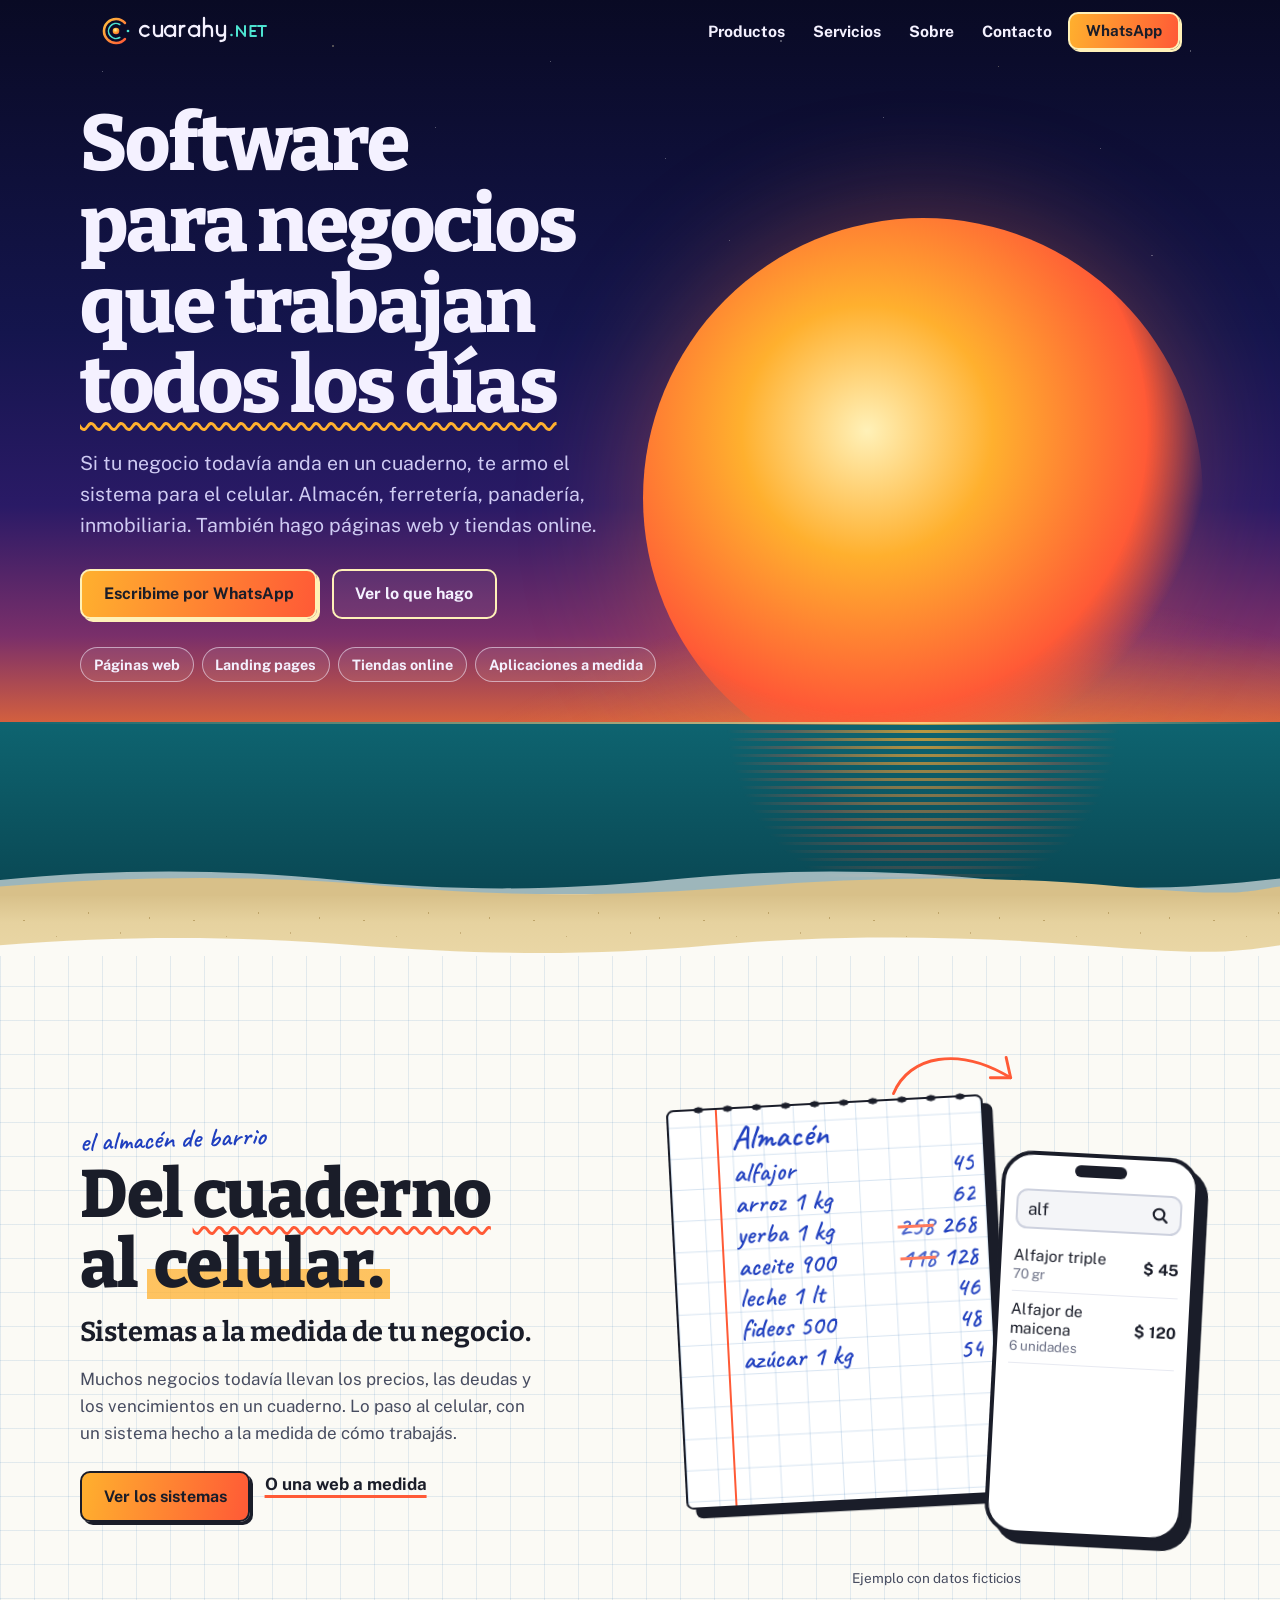
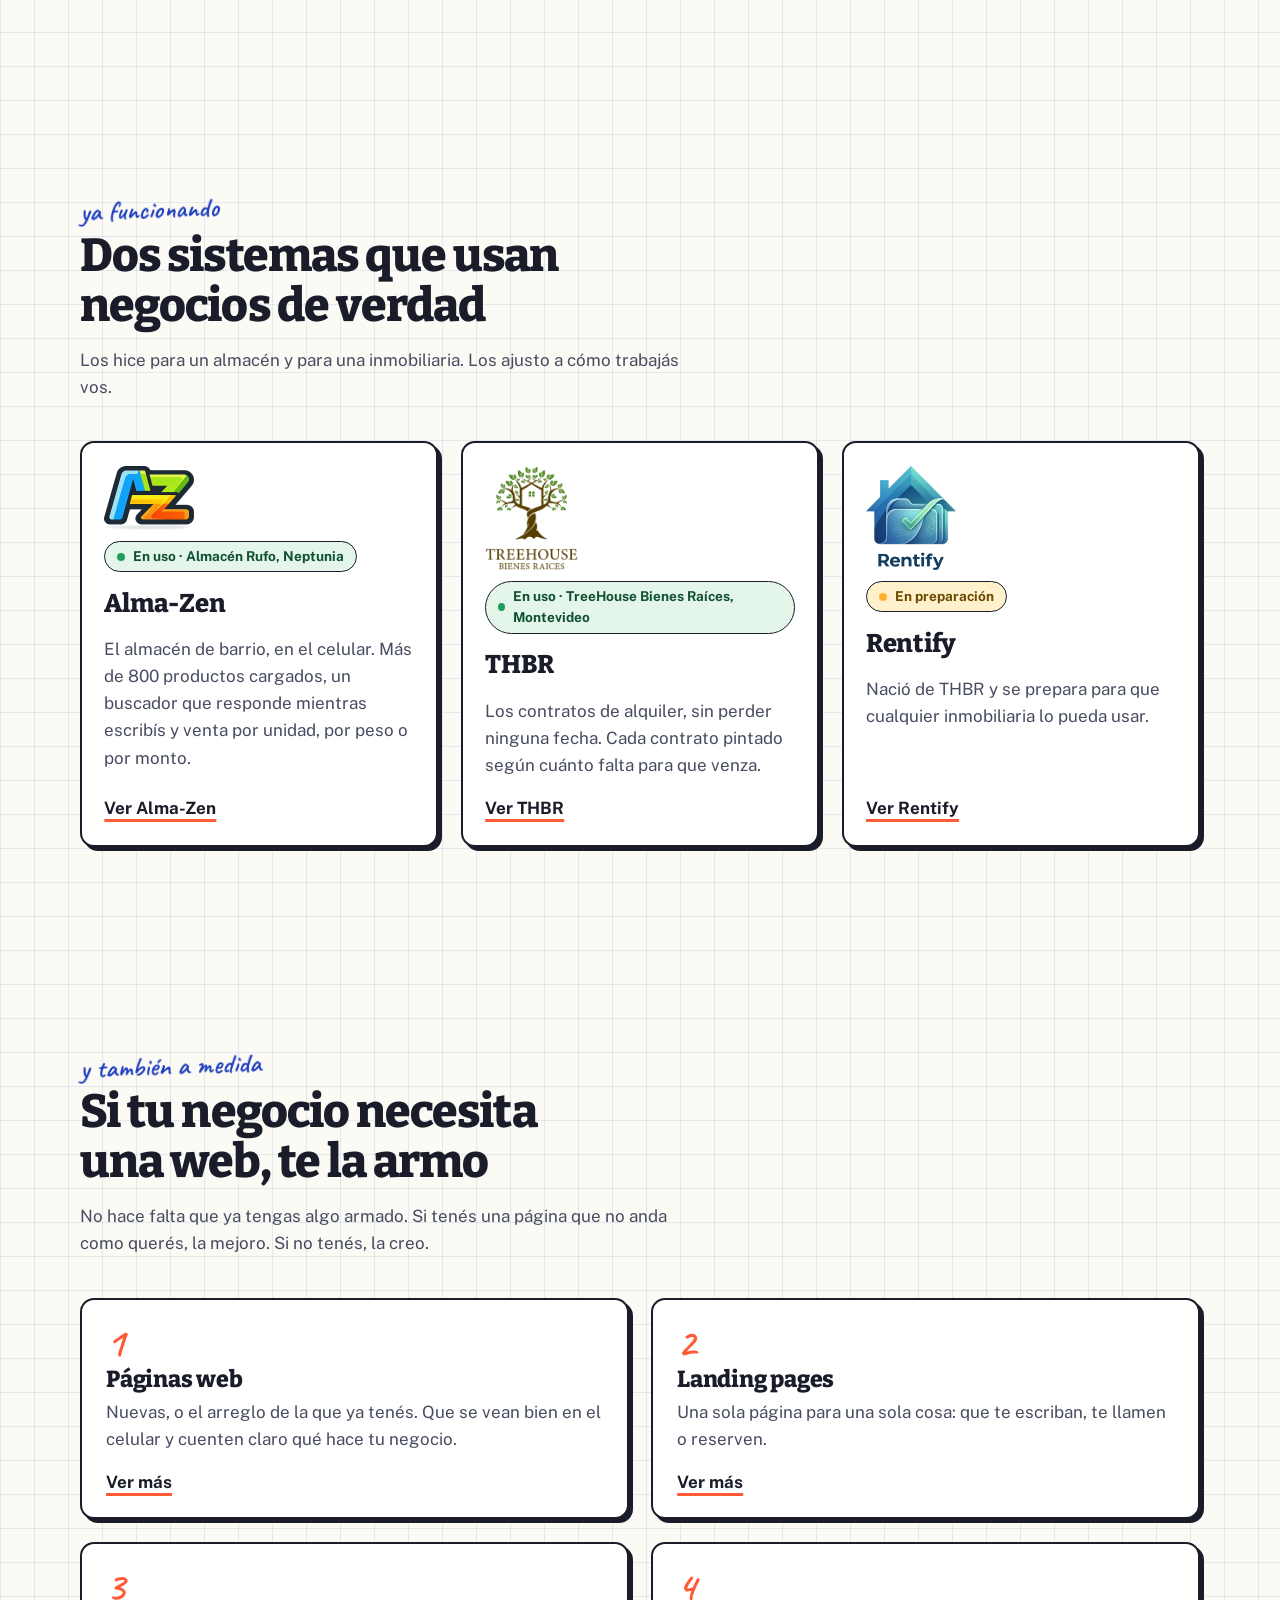
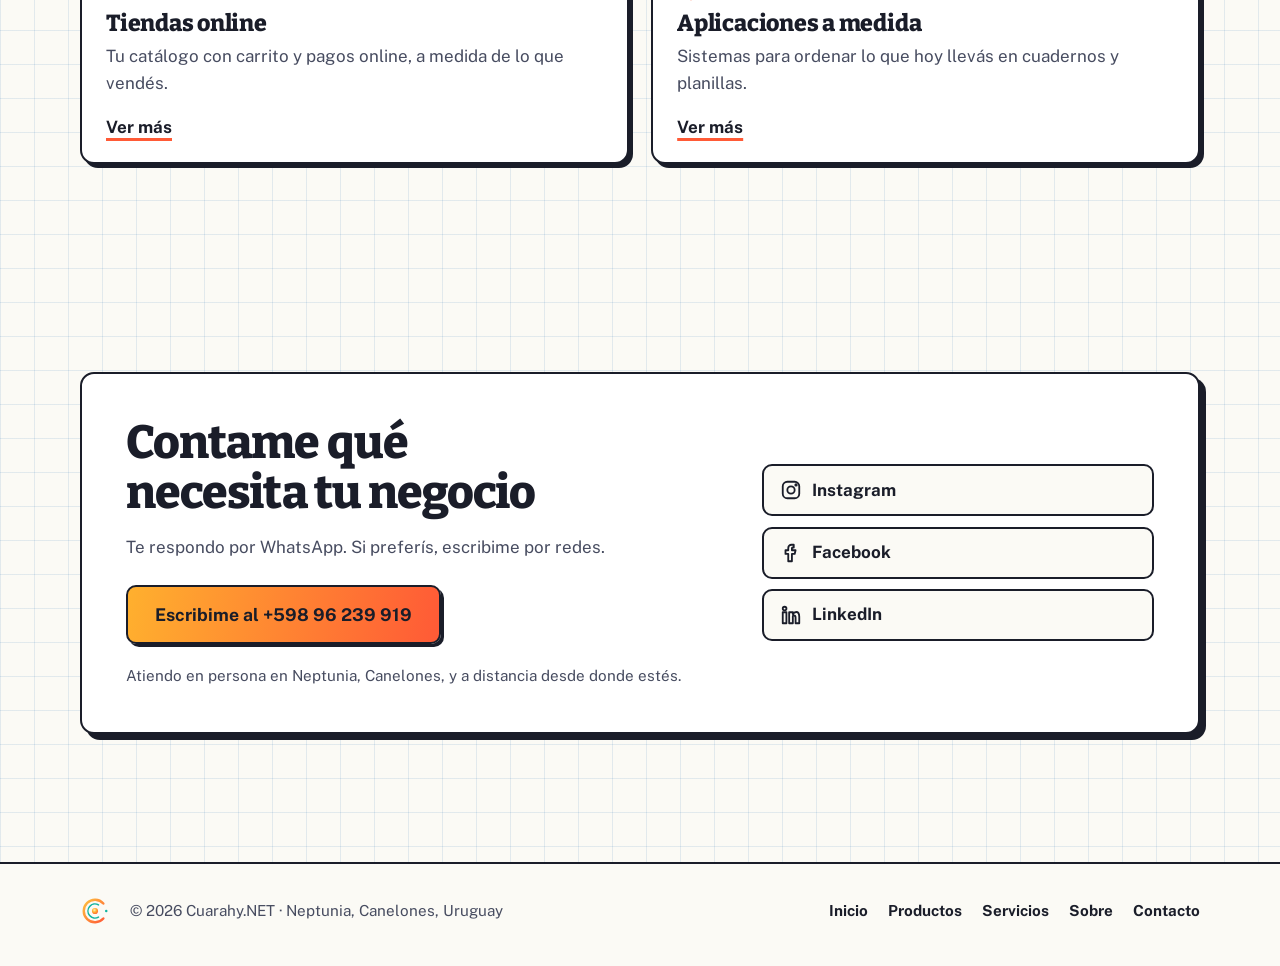
==== commit e758930d: "Texto de inicio para cualquier negocio." ====
--- a/index.html
+++ b/index.html
@@ -5,7 +5,7 @@
   <meta charset="UTF-8">
   <meta name="viewport" content="width=device-width, initial-scale=1">
   <title>Cuarahy.NET | Páginas web y software para negocios en Uruguay</title>
-  <meta name="description" content="Software para almacenes e inmobiliarias, y páginas web, landing pages y tiendas online a medida. Hecho en Neptunia, Canelones, Uruguay.">
+  <meta name="description" content="Sistemas a medida para negocios que llevan todo en un cuaderno, y páginas web, landing pages y tiendas online. Hecho en Neptunia, Canelones, Uruguay.">
   <meta name="theme-color" content="#090A24">
   <link rel="canonical" href="https://cuarahy.net/">
   <meta property="og:site_name" content="Cuarahy.NET">
@@ -17,7 +17,7 @@
   <meta name="twitter:card" content="summary_large_image">
   <meta property="og:type" content="website">
   <meta property="og:title" content="Cuarahy.NET | Páginas web y software para negocios en Uruguay">
-  <meta property="og:description" content="Software para almacenes e inmobiliarias, y páginas web, landing pages y tiendas online a medida. Hecho en Neptunia, Canelones, Uruguay.">
+  <meta property="og:description" content="Sistemas a medida para negocios que llevan todo en un cuaderno, y páginas web, landing pages y tiendas online. Hecho en Neptunia, Canelones, Uruguay.">
   <meta property="og:locale" content="es_UY">
   <link rel="icon" href="img/favicon.svg" type="image/svg+xml">
   <link rel="preload" href="fonts/bitter-latin-800-normal.woff2" as="font" type="font/woff2" crossorigin>
@@ -34,7 +34,7 @@
       "name": "Cuarahy.NET",
       "url": "https://cuarahy.net/",
       "logo": "https://cuarahy.net/img/logo-512.png",
-      "description": "Software para almacenes e inmobiliarias, y páginas web, landing pages, tiendas online y aplicaciones a medida para negocios de Uruguay.",
+      "description": "Sistemas a medida para negocios que llevan todo en un cuaderno, y páginas web, landing pages y tiendas online para negocios de Uruguay.",
       "telephone": "+59896239919",
       "address": {
         "@type": "PostalAddress",
@@ -154,7 +154,7 @@
       </div>
       <div class="hero-in">
         <h1>Software para negocios que trabajan <em class="todos">todos los días</em></h1>
-        <p class="lede">Sistemas para almacenes e inmobiliarias, y páginas web, landing pages y tiendas online a medida. También mejoro la página que ya tenés.</p>
+        <p class="lede">Si tu negocio todavía anda en un cuaderno, te armo el sistema para el celular. Almacén, ferretería, panadería, inmobiliaria. También hago páginas web y tiendas online.</p>
         <div class="acciones">
           <a class="sello" href="https://wa.me/59896239919?text=Hola%2C%20vi%20la%20web%20de%20Cuarahy.NET%20y%20quiero%20consultar%20por%20una%20p%C3%A1gina%20web%20o%20un%20sistema%20para%20mi%20negocio." target="_blank" rel="noopener">Escribime por WhatsApp</a>
           <a class="sello sello-borde" href="#cuaderno">Ver lo que hago</a>
@@ -174,7 +174,7 @@
         <div class="texto">
           <span class="nota-mano">el almacén de barrio</span>
           <h2>Del <em class="marca-cuaderno">cuaderno</em> al <em class="marca-celular">celular.</em></h2>
-          <p class="sub">Software para almacenes e inmobiliarias.</p>
+          <p class="sub">Sistemas a la medida de tu negocio.</p>
           <p>Muchos negocios todavía llevan los precios, las deudas y los vencimientos en un cuaderno. Lo paso al celular, con un sistema hecho a la medida de cómo trabajás.</p>
           <div class="acciones">
             <a class="sello" href="productos.html">Ver los sistemas</a>
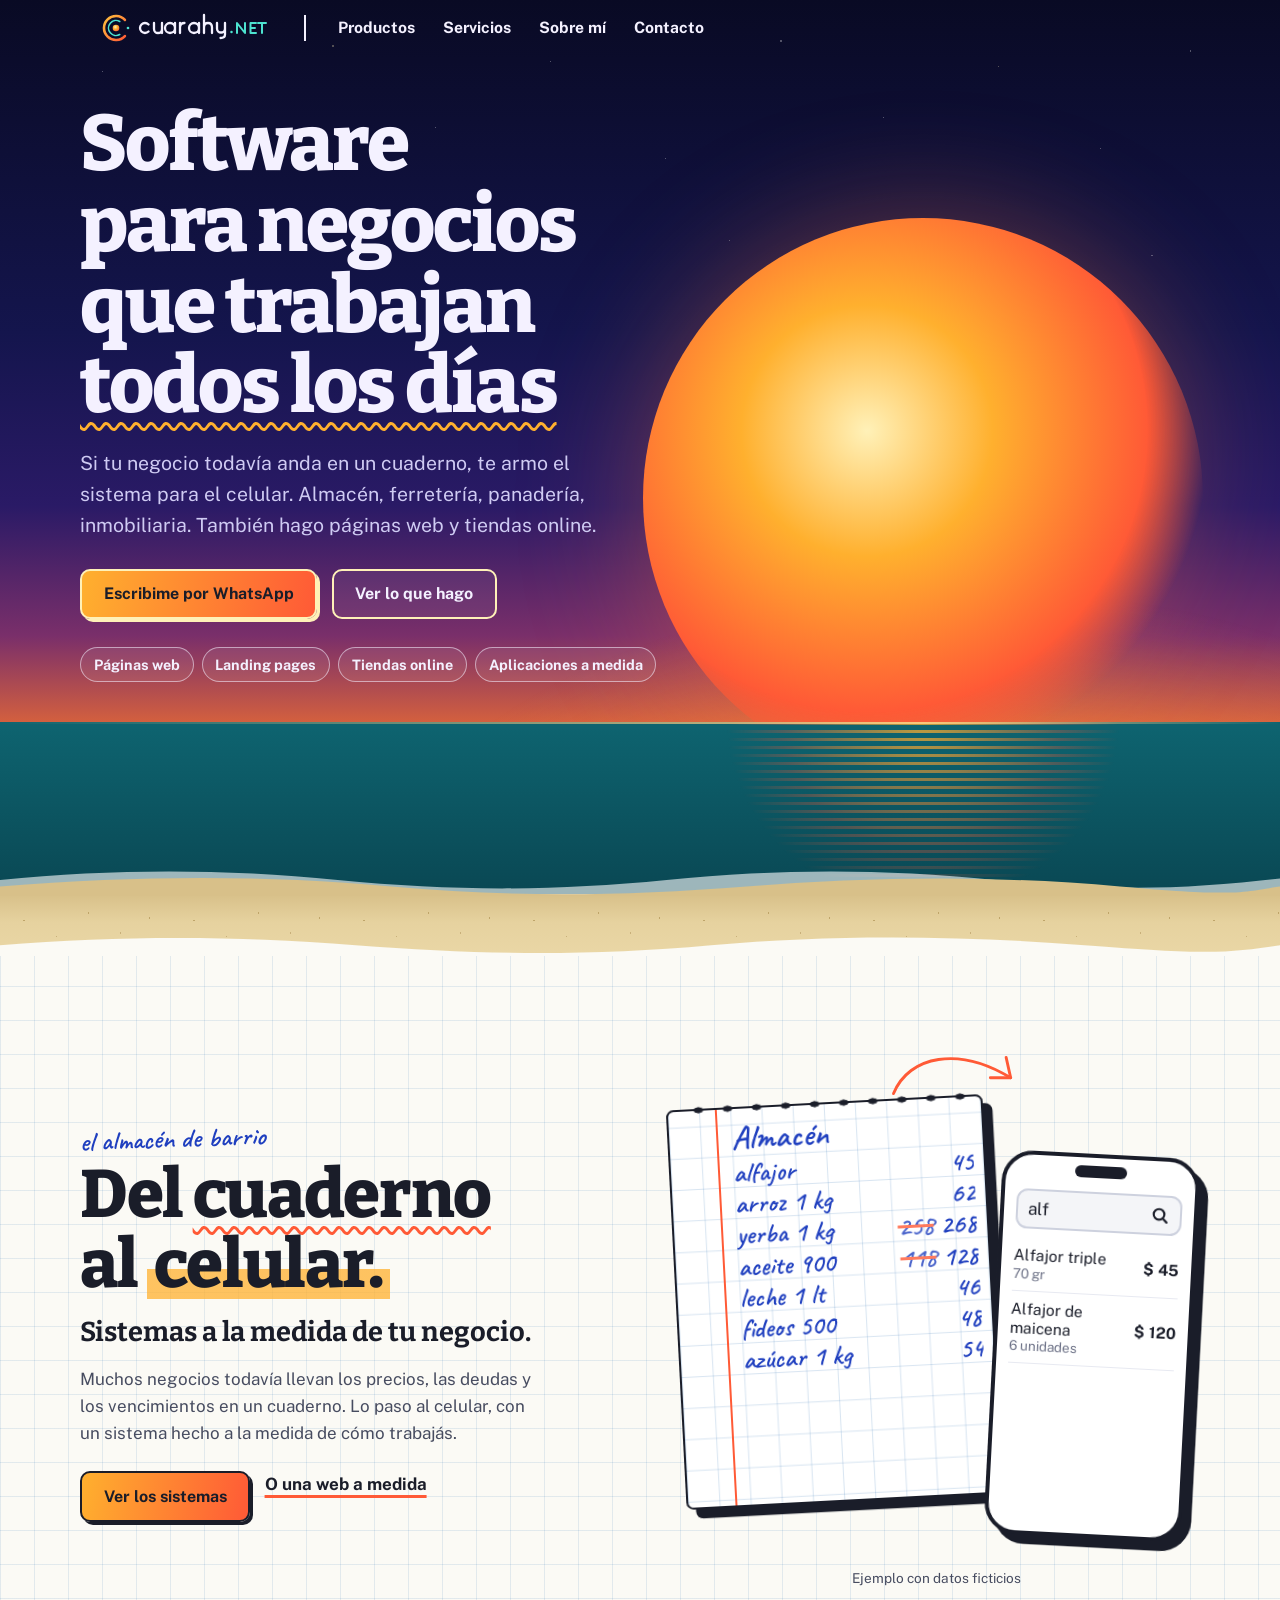
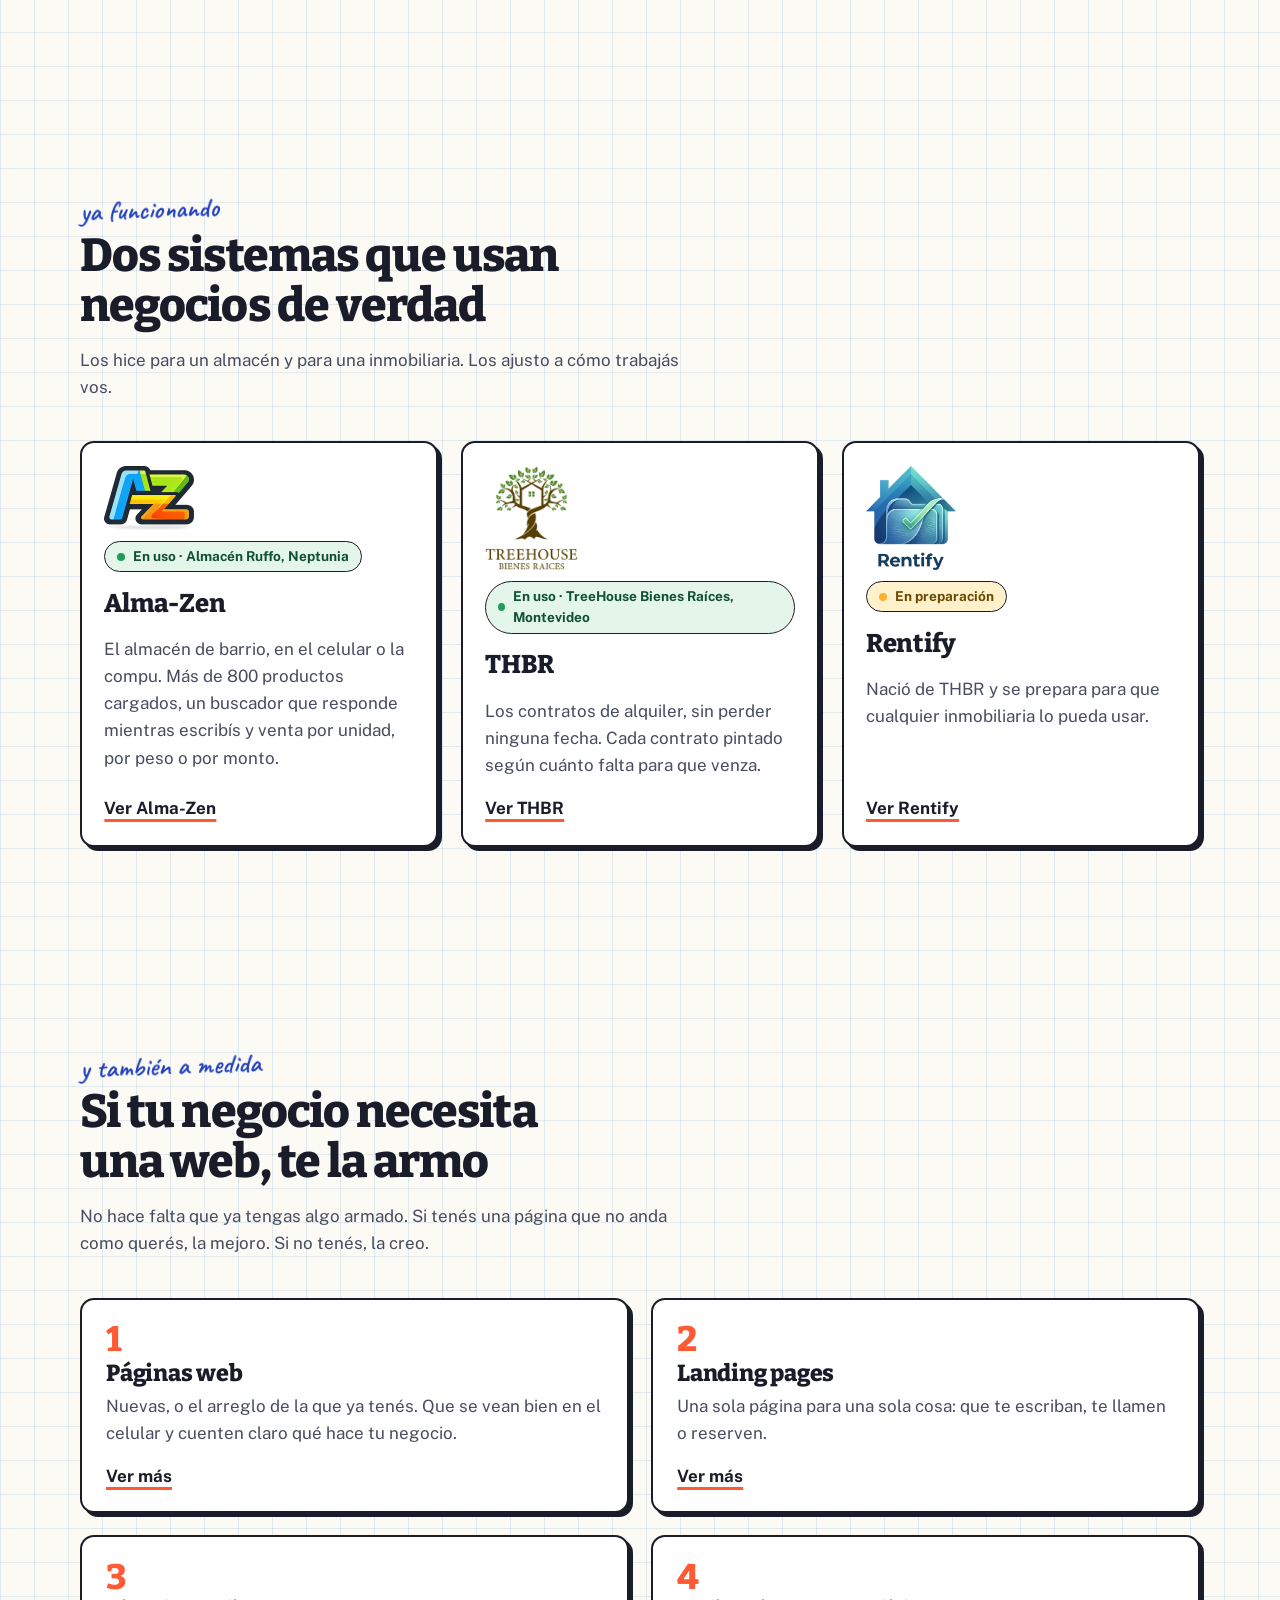
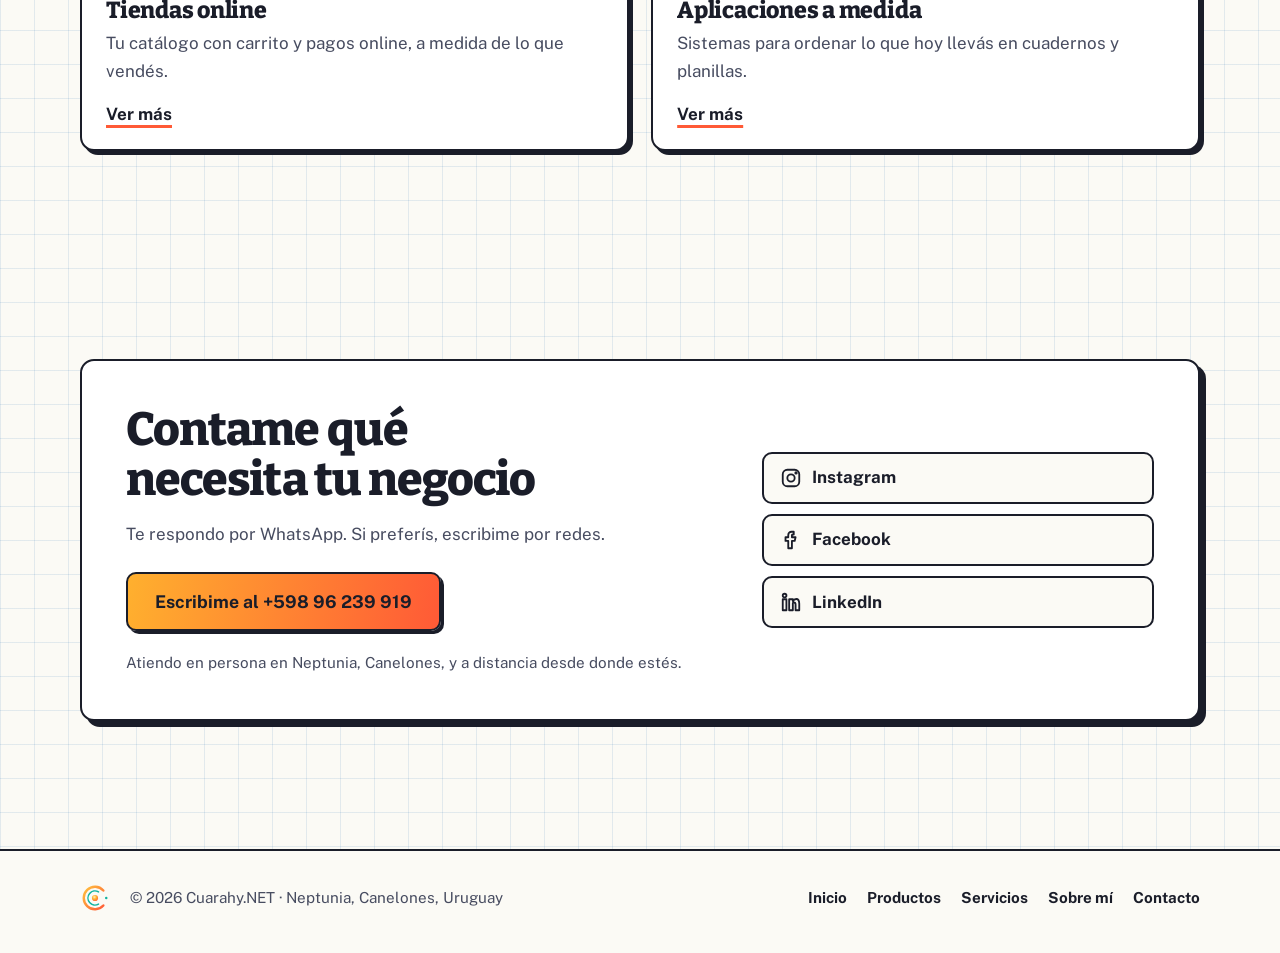
==== commit 6de1d042: "feat(web): un solo Whatsapp a la vista, menú junto al logo, Alma-Zen al día y menos letra a mano." ====
--- a/index.html
+++ b/index.html
@@ -134,8 +134,7 @@
           </g>
         </svg>
       </a>
-      <nav id="menu" aria-label="Principal"><a href="productos.html">Productos</a><a href="servicios.html">Servicios</a><a href="sobre.html">Sobre</a><a href="contacto.html">Contacto</a></nav>
-      <a class="sello sello-chico cab-wa" href="https://wa.me/59896239919?text=Hola%2C%20vi%20la%20web%20de%20Cuarahy.NET%20y%20quiero%20consultar%20por%20una%20p%C3%A1gina%20web%20o%20un%20sistema%20para%20mi%20negocio." target="_blank" rel="noopener">WhatsApp</a>
+      <nav id="menu" aria-label="Principal"><a href="productos.html">Productos</a><a href="servicios.html">Servicios</a><a href="sobre.html">Sobre mí</a><a href="contacto.html">Contacto</a></nav>
       <button class="menu-btn" type="button" aria-expanded="false" aria-controls="menu" aria-label="Abrir el menú"><span></span><span></span><span></span></button>
     </div>
   </header>
@@ -226,9 +225,9 @@
         <div class="minis">
           <article class="mini">
             <img src="img/almazen.webp" alt="Alma-Zen" width="360" height="256" loading="lazy">
-            <span class="estado">En uso · Almacén Rufo, Neptunia</span>
+            <span class="estado">En uso · Almacén Ruffo, Neptunia</span>
             <h3>Alma-Zen</h3>
-            <p>El almacén de barrio, en el celular. Más de 800 productos cargados, un buscador que responde mientras escribís y venta por unidad, por peso o por monto.</p>
+            <p>El almacén de barrio, en el celular o la compu. Más de 800 productos cargados, un buscador que responde mientras escribís y venta por unidad, por peso o por monto.</p>
             <a class="enlace" href="productos.html#almazen">Ver Alma-Zen</a>
           </article>
           <article class="mini">
@@ -289,7 +288,7 @@
     <div class="pie-in">
       <img src="img/logo-mark.svg" alt="" width="30" height="30">
       <p>© 2026 Cuarahy.NET · Neptunia, Canelones, Uruguay</p>
-      <nav aria-label="Pie de página"><a href="index.html">Inicio</a><a href="productos.html">Productos</a><a href="servicios.html">Servicios</a><a href="sobre.html">Sobre</a><a href="contacto.html">Contacto</a></nav>
+      <nav aria-label="Pie de página"><a href="index.html">Inicio</a><a href="productos.html">Productos</a><a href="servicios.html">Servicios</a><a href="sobre.html">Sobre mí</a><a href="contacto.html">Contacto</a></nav>
     </div>
   </footer>
 
--- a/css/style.css
+++ b/css/style.css
@@ -154,7 +154,6 @@
 .cab.sobre-noche .cab-logo, .cab.sobre-noche nav a { color: var(--luz); }
 .cab.sobre-noche .lg-aro2, .cab.sobre-noche .lg-net { stroke: var(--turquesa); }
 .cab.sobre-noche .lg-punto { fill: var(--turquesa); }
-.cab.sobre-noche .sello-chico { border-color: #FFF1B8; box-shadow: 2px 2px 0 #FFF1B8; }
 .cab.sobre-noche :focus-visible { outline-color: #FFF1B8; }
 
 /* ---------- Portada: amanecer sobre el mar ---------- */
@@ -573,7 +572,7 @@
   font-size: .98rem;
   line-height: 1.45;
 }
-.viene b { display: block; font: 600 1.6rem/1.1 var(--mano); color: var(--birome); }
+.viene b { display: block; margin-bottom: .2rem; font: 700 .78rem/1.2 var(--texto); letter-spacing: .08em; text-transform: uppercase; color: var(--birome); }
 
 /* Logo de un cliente (TreeHouse): más alto porque lleva el nombre debajo */
 .producto-cab img.logo-cliente { height: 112px; }
@@ -589,29 +588,46 @@
 .vista { margin: 0; display: flex; flex-direction: column; align-items: center; gap: .8rem; }
 .vista figcaption { font-size: .85rem; color: var(--suave); text-align: center; }
 
-/* Demo viva de Alma-Zen */
+/* Demo viva de Alma-Zen (modo oscuro, como la app) */
 .demo-cel {
-  width: min(100%, 292px);
-  padding: 2.2rem 1rem 1.2rem;
+  --d-fondo: #18181B;
+  --d-sup: #27272A;
+  --d-borde: #3F3F46;
+  --d-linea: #2E2E33;
+  --d-texto: #F4F4F5;
+  --d-suave: #A1A1AA;
+  --d-azul: #5B8DEF;
+  width: min(100%, 300px);
+  padding: .55rem .95rem 1.4rem;
   position: relative;
-  background: var(--blanco);
+  background: var(--d-fondo);
+  color: var(--d-texto);
+  color-scheme: dark;
   border: 3px solid var(--tinta);
-  border-radius: 34px;
+  border-radius: 38px;
   box-shadow: 6px 6px 0 var(--tinta);
   font-family: var(--texto);
 }
-.demo-cel::before { content: ""; position: absolute; top: 10px; left: 50%; translate: -50% 0; width: 64px; height: 12px; border-radius: 99px; background: var(--tinta); }
+.demo-cel::before { content: ""; position: absolute; top: 11px; left: 50%; translate: -50% 0; width: 72px; height: 20px; border-radius: 99px; background: #000; }
+.demo-cel::after { content: ""; position: absolute; bottom: 7px; left: 50%; translate: -50% 0; width: 96px; height: 4px; border-radius: 99px; background: #52525B; }
+.demo-estado { display: flex; align-items: center; justify-content: space-between; height: 30px; padding: 0 .7rem; font: 700 .78rem/1 var(--texto); }
+.demo-bat { position: relative; width: 21px; height: 10px; border: 1.5px solid currentColor; border-radius: 3px; }
+.demo-bat::before { content: ""; position: absolute; inset: 1.5px 5px 1.5px 1.5px; border-radius: 1px; background: currentColor; }
+.demo-bat::after { content: ""; position: absolute; top: 2px; right: -4px; width: 2px; height: 3px; border-radius: 0 1px 1px 0; background: currentColor; }
+.demo-app { display: flex; align-items: center; gap: .75rem; padding: .75rem .15rem .85rem; font: 700 1.05rem/1 var(--texto); }
+.demo-hamb { display: grid; gap: 4px; }
+.demo-hamb i { display: block; width: 18px; height: 2px; border-radius: 2px; background: currentColor; }
 .demo-buscar {
   display: flex;
   align-items: center;
   gap: .5rem;
   padding: 0 .75rem;
   height: 46px;
-  border: 1.5px solid #CDD1DE;
+  border: 1.5px solid var(--d-borde);
   border-radius: 12px;
-  background: #F4F5F8;
-}
-.demo-buscar:focus-within { border-color: var(--birome); box-shadow: 0 0 0 3px rgba(31, 63, 191, .18); }
+  background: var(--d-sup);
+}
+.demo-buscar:focus-within { border-color: var(--d-azul); box-shadow: 0 0 0 3px rgba(91, 141, 239, .3); }
 .demo-buscar input {
   flex: 1;
   min-width: 0;
@@ -619,16 +635,21 @@
   border: 0;
   outline: 0;
   background: transparent;
-  color: var(--tinta);
+  color: var(--d-texto);
   font: 400 1rem var(--texto);   /* 16px: el iPhone no hace zoom */
 }
-.demo-buscar svg { flex: none; color: var(--suave); }
+.demo-buscar input::placeholder { color: var(--d-suave); }
+.demo-buscar svg { flex: none; color: var(--d-suave); }
 .solo-lectores { position: absolute; width: 1px; height: 1px; overflow: hidden; clip-path: inset(50%); white-space: nowrap; }
 .demo-lista { list-style: none; margin: .5rem 0 0; padding: 0; min-height: 15.5rem; }
-.demo-lista li { display: grid; grid-template-columns: 1fr auto; gap: .1rem .75rem; padding: .7rem 0; border-bottom: 1px solid #E7E9F1; font-size: .95rem; line-height: 1.25; }
-.demo-lista small { display: block; color: #5E637A; font-size: .8rem; }
+.demo-lista li { display: grid; grid-template-columns: 1fr auto; gap: .1rem .75rem; padding: .7rem .15rem; border-bottom: 1px solid var(--d-linea); font-size: .95rem; line-height: 1.25; }
+.demo-lista small { display: block; color: var(--d-suave); font-size: .8rem; }
 .demo-lista b { align-self: center; font-variant-numeric: tabular-nums; }
-.demo-lista .vacio { display: block; border: 0; color: var(--suave); }
+.demo-lista .vacio { display: block; border: 0; color: var(--d-suave); }
+.demo-pie { display: flex; align-items: center; justify-content: space-between; gap: .75rem; margin-top: .9rem; padding: .7rem .75rem; border-radius: 14px; background: var(--d-sup); }
+.demo-pie > span:first-child { font-size: .75rem; line-height: 1.25; color: var(--d-suave); }
+.demo-pie b { display: block; font-size: 1.1rem; color: var(--d-texto); font-variant-numeric: tabular-nums; }
+.demo-cobrar { padding: .6rem 1.2rem; border-radius: 10px; background: var(--d-azul); color: #fff; font-weight: 700; font-size: .95rem; }
 
 /* Maqueta de Rentify */
 .contratos {
@@ -662,7 +683,7 @@
   display: flex;
   flex-direction: column;
 }
-.servicio .num { font: 600 2.6rem/1 var(--mano); color: var(--coral); }
+.servicio .num { font: 800 2.2rem/1 var(--titulo); color: var(--coral); }
 .servicio h3 { margin: .15rem 0 .4rem; font-size: 1.45rem; font-weight: 800; letter-spacing: -.01em; line-height: 1.15; }
 .servicio p { margin: 0 0 1rem; color: var(--suave); }
 .servicio .enlace { margin-top: auto; align-self: flex-start; }
@@ -680,7 +701,7 @@
 
 .pasos { list-style: none; counter-reset: paso; margin: 2.25rem 0 0; padding: 0; display: grid; grid-template-columns: repeat(3, minmax(0, 1fr)); gap: 2rem; }
 .pasos li { counter-increment: paso; }
-.pasos li::before { content: counter(paso); display: block; margin-bottom: .1rem; font: 600 4.6rem/1 var(--mano); color: var(--coral); }
+.pasos li::before { content: counter(paso); display: block; margin-bottom: .1rem; font: 800 3.4rem/1 var(--titulo); color: var(--coral); }
 .pasos h3 { margin: 0 0 .4rem; font-size: 1.3rem; font-weight: 800; }
 .pasos p { margin: 0; color: var(--suave); max-width: 32ch; }
 
@@ -749,7 +770,8 @@
   border-radius: 14px;
   box-shadow: 6px 6px 0 var(--tinta);
 }
-.llamado p { margin: 0; max-width: 30ch; font: 600 clamp(1.7rem, 3.6vw, 2.3rem)/1.12 var(--mano); color: var(--birome); }
+.llamado .sello { margin-inline: auto; }
+.llamado p { margin: 0; max-width: 32ch; font: 800 clamp(1.35rem, 2.6vw, 1.8rem)/1.2 var(--titulo); color: var(--tinta); }
 
 /* ---------- Resumen de productos (inicio) ---------- */
 
@@ -774,7 +796,7 @@
 
 .servicios-pag .servicio:target { background: #FFF8E6; }
 .servicios-pag .puntos { margin-top: 0; }
-.cierre-mano { margin: 2rem 0 0; font: 600 1.7rem/1.2 var(--mano); color: var(--birome); }
+.cierre-mano { margin: 2rem 0 0; font: 700 1.2rem/1.4 var(--titulo); color: var(--tinta); }
 
 /* ---------- Sobre ---------- */
 
@@ -784,7 +806,7 @@
 .dos-col-top .acciones { margin-top: 1.5rem; }
 .ficha { position: relative; padding: 1.4rem 1.5rem 1.4rem 2.6rem; background: var(--blanco); border: 2px solid var(--tinta); border-radius: 14px; box-shadow: 4px 4px 0 var(--tinta); }
 .ficha::before { content: ""; position: absolute; left: 1.2rem; top: 0; bottom: 0; width: 2px; background: var(--coral); }
-.ficha-t { margin: 0 0 .75rem; font: 600 1.8rem/1 var(--mano); color: var(--birome); }
+.ficha-t { margin: 0 0 .75rem; font: 700 .78rem/1.2 var(--texto); letter-spacing: .08em; text-transform: uppercase; color: var(--birome); }
 .ficha ul { list-style: none; margin: 0; padding: 0; display: grid; gap: .9rem; }
 .ficha strong { display: block; font: 800 1.3rem/1.2 var(--titulo); }
 .ficha span { color: var(--suave); font-size: .95rem; }
@@ -845,6 +867,11 @@
 }
 .fab.visible { opacity: 1; pointer-events: auto; transform: none; }
 
+/* Pantallas anchas: el menú va junto al logo, separado por una raya */
+@media (min-width: 721px) {
+  .cab nav { margin-left: 1.25rem; padding-left: 2rem; border-left: 2px solid currentColor; }
+}
+
 /* ---------- Pantallas chicas ---------- */
 
 @media (max-width: 900px) {
@@ -859,8 +886,7 @@
 
 @media (max-width: 720px) {
   .cab-logo svg { height: 28px; }
-  .cab-wa { margin-left: auto; }
-  .menu-btn { display: grid; margin-right: -.5rem; }
+  .menu-btn { display: grid; margin-left: auto; margin-right: -.5rem; }
   .cab nav {
     display: none;
     position: absolute;
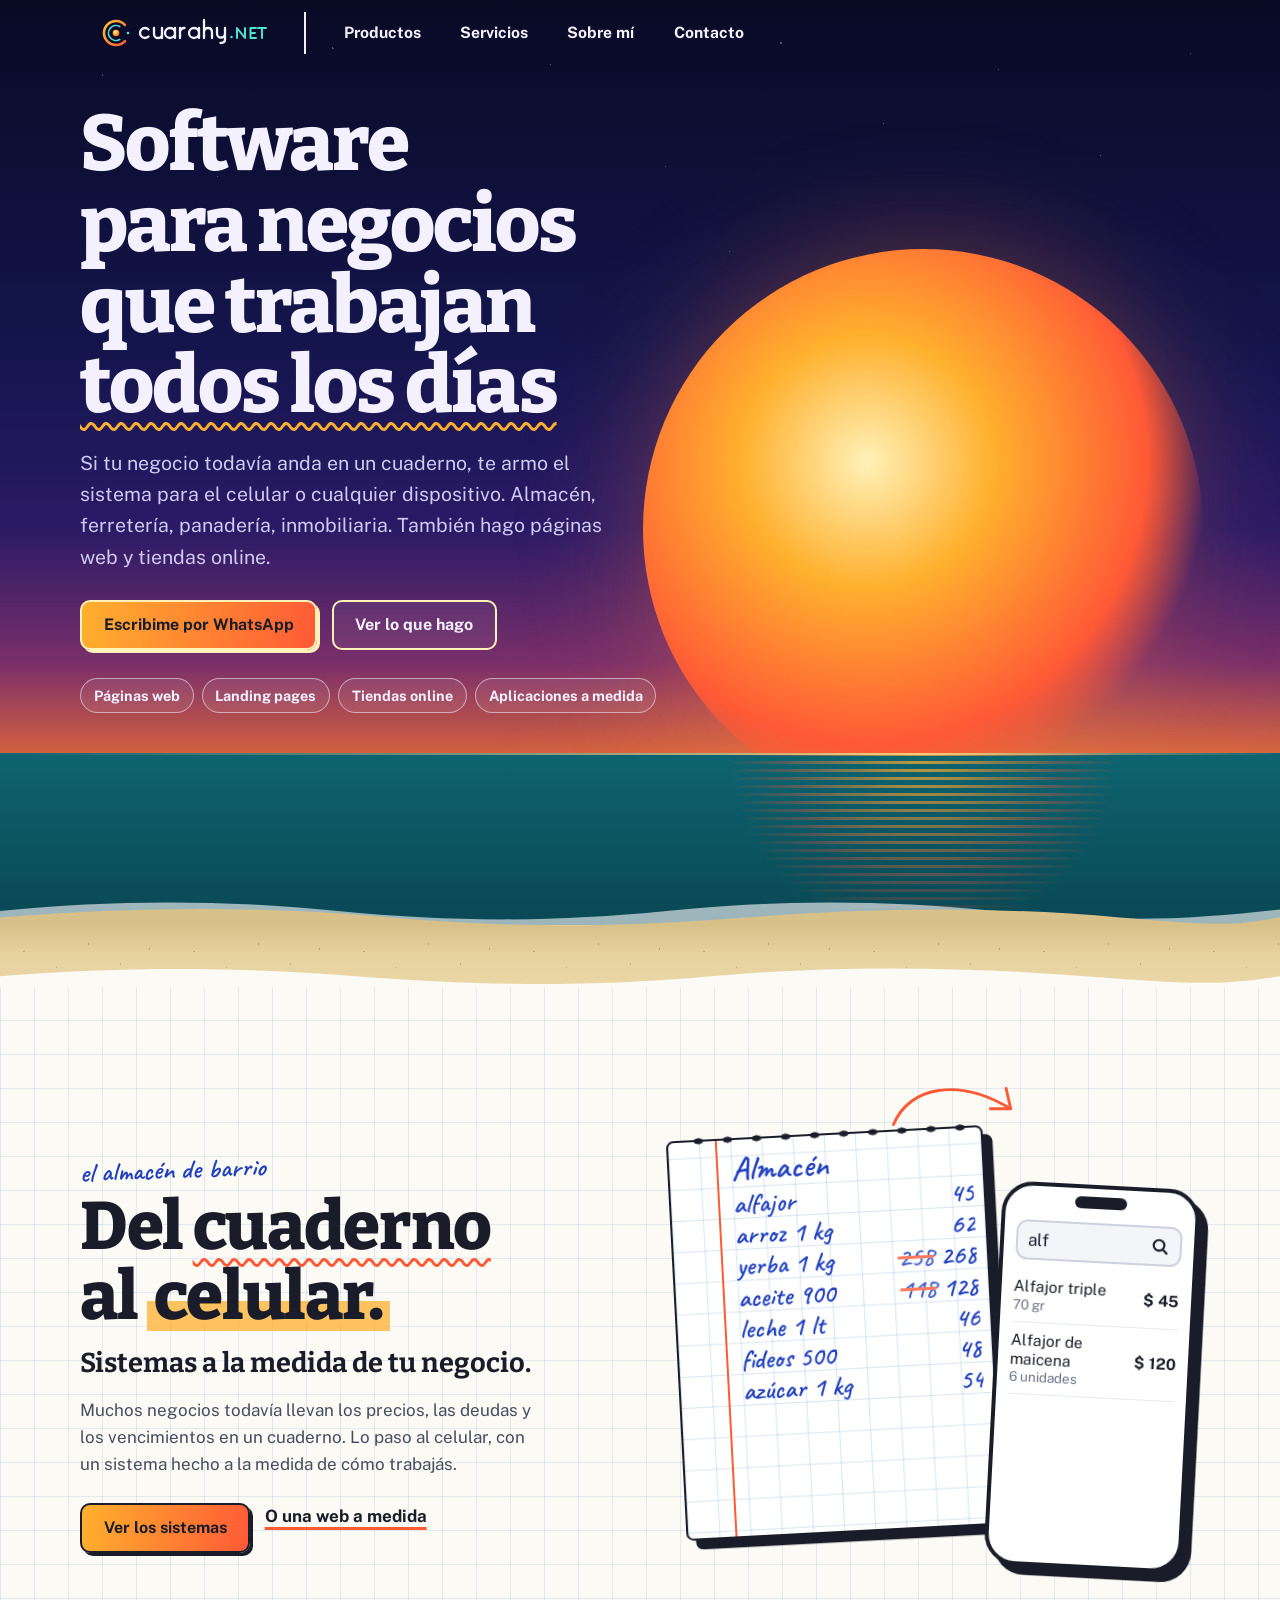
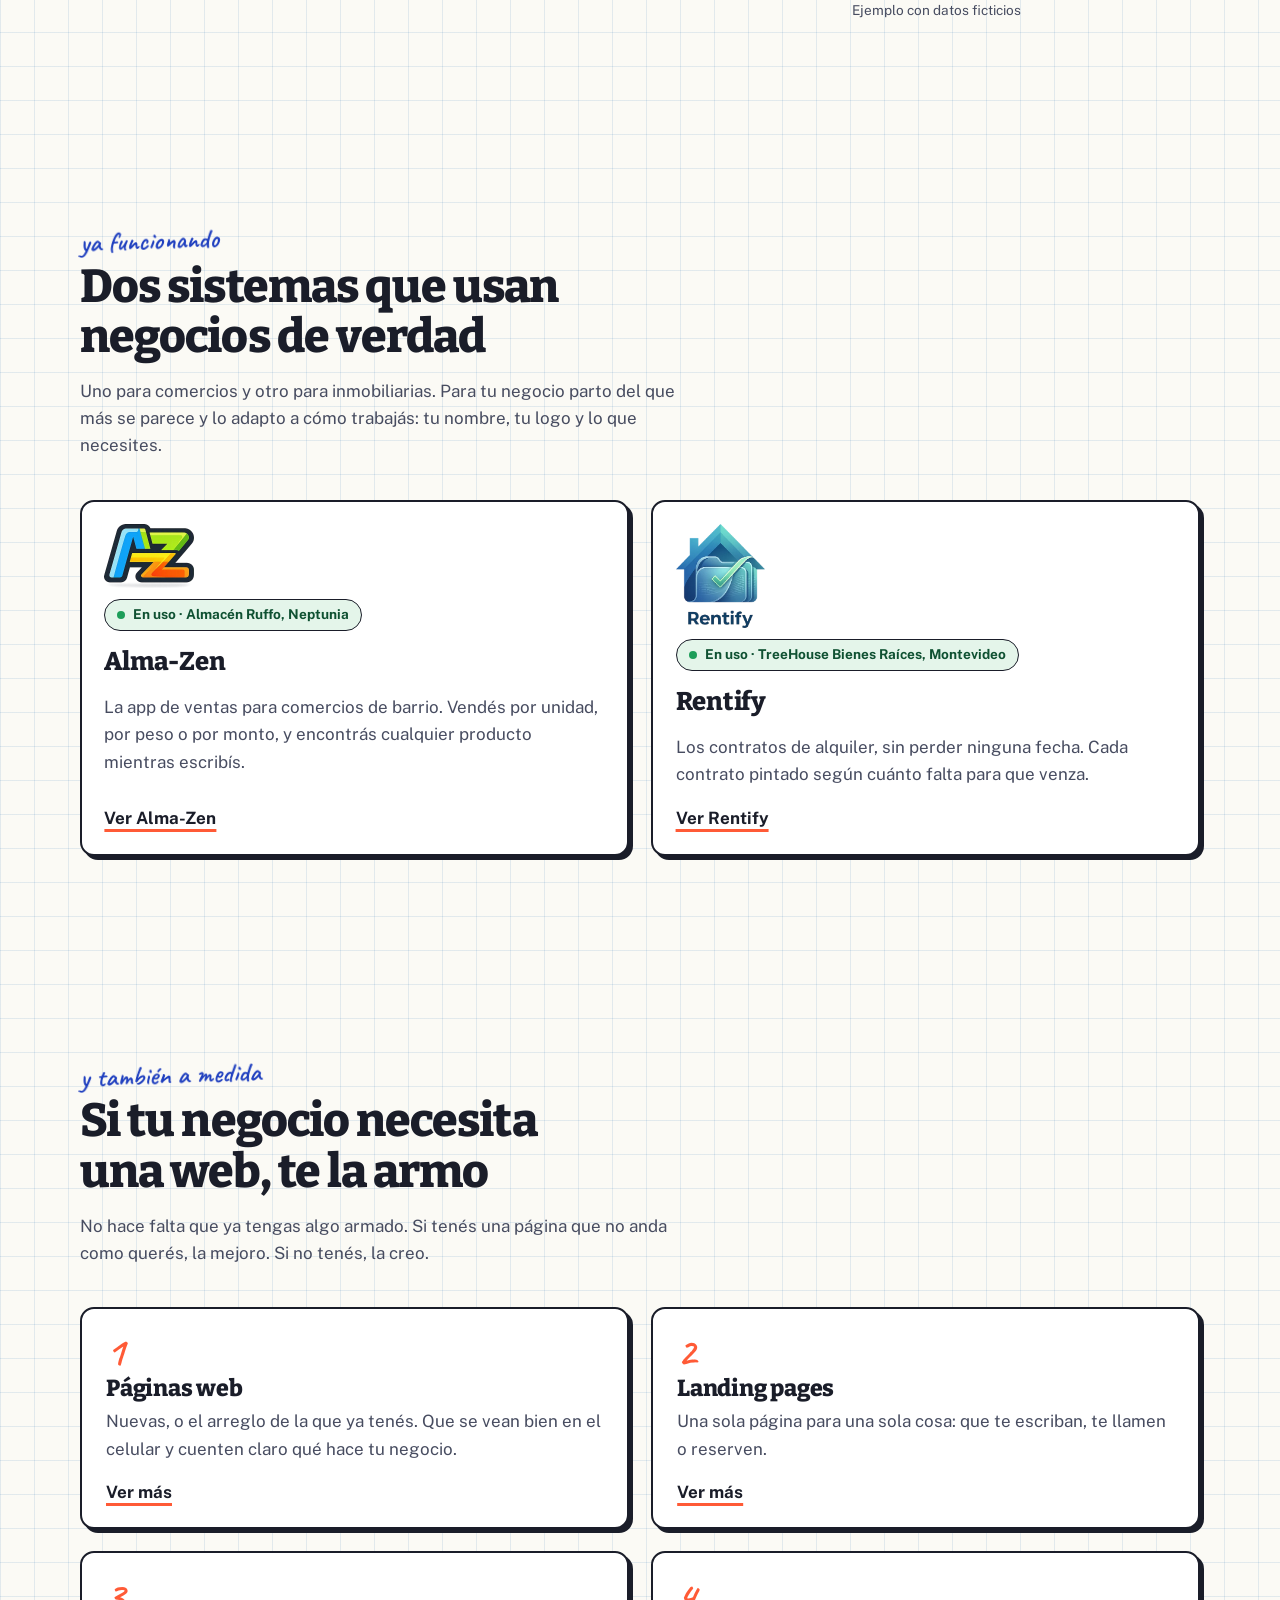
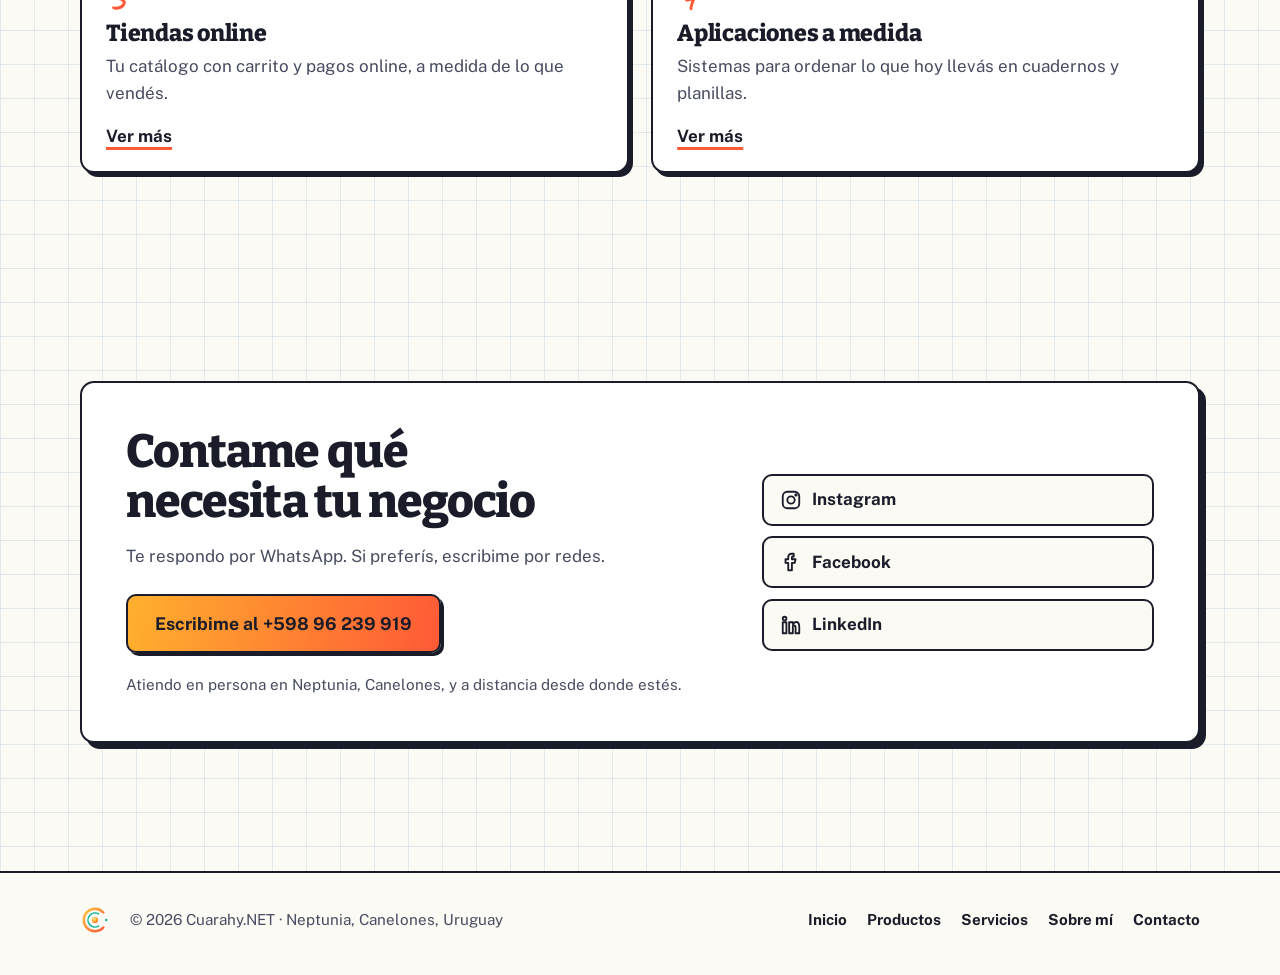
==== commit a2f1eae2: "feat(productos): Alma-Zen y Rentify con su caso real, maqueta de venta que funciona y textos nuevos." ====
--- a/index.html
+++ b/index.html
@@ -153,7 +153,7 @@
       </div>
       <div class="hero-in">
         <h1>Software para negocios que trabajan <em class="todos">todos los días</em></h1>
-        <p class="lede">Si tu negocio todavía anda en un cuaderno, te armo el sistema para el celular. Almacén, ferretería, panadería, inmobiliaria. También hago páginas web y tiendas online.</p>
+        <p class="lede">Si tu negocio todavía anda en un cuaderno, te armo el sistema para el celular o cualquier dispositivo. Almacén, ferretería, panadería, inmobiliaria. También hago páginas web y tiendas online.</p>
         <div class="acciones">
           <a class="sello" href="https://wa.me/59896239919?text=Hola%2C%20vi%20la%20web%20de%20Cuarahy.NET%20y%20quiero%20consultar%20por%20una%20p%C3%A1gina%20web%20o%20un%20sistema%20para%20mi%20negocio." target="_blank" rel="noopener">Escribime por WhatsApp</a>
           <a class="sello sello-borde" href="#cuaderno">Ver lo que hago</a>
@@ -221,27 +221,20 @@
       <div class="seccion-in">
         <span class="nota-mano">ya funcionando</span>
         <h2>Dos sistemas que usan negocios de verdad</h2>
-        <p class="intro">Los hice para un almacén y para una inmobiliaria. Los ajusto a cómo trabajás vos.</p>
+        <p class="intro">Uno para comercios y otro para inmobiliarias. Para tu negocio parto del que más se parece y lo adapto a cómo trabajás: tu nombre, tu logo y lo que necesites.</p>
         <div class="minis">
           <article class="mini">
             <img src="img/almazen.webp" alt="Alma-Zen" width="360" height="256" loading="lazy">
             <span class="estado">En uso · Almacén Ruffo, Neptunia</span>
             <h3>Alma-Zen</h3>
-            <p>El almacén de barrio, en el celular o la compu. Más de 800 productos cargados, un buscador que responde mientras escribís y venta por unidad, por peso o por monto.</p>
+            <p>La app de ventas para comercios de barrio. Vendés por unidad, por peso o por monto, y encontrás cualquier producto mientras escribís.</p>
             <a class="enlace" href="productos.html#almazen">Ver Alma-Zen</a>
           </article>
           <article class="mini">
-            <img class="logo-cliente" src="img/treehouse.webp" alt="Logo de TreeHouse Bienes Raíces" width="214" height="240" loading="lazy">
+            <img class="logo-cliente" src="img/rentify.webp" alt="Rentify" width="300" height="347" loading="lazy">
             <span class="estado">En uso · TreeHouse Bienes Raíces, Montevideo</span>
-            <h3>THBR</h3>
+            <h3>Rentify</h3>
             <p>Los contratos de alquiler, sin perder ninguna fecha. Cada contrato pintado según cuánto falta para que venza.</p>
-            <a class="enlace" href="productos.html#thbr">Ver THBR</a>
-          </article>
-          <article class="mini">
-            <img class="logo-cliente" src="img/rentify.webp" alt="Logo de Rentify" width="300" height="347" loading="lazy">
-            <span class="estado estado-prep">En preparación</span>
-            <h3>Rentify</h3>
-            <p>Nació de THBR y se prepara para que cualquier inmobiliaria lo pueda usar.</p>
             <a class="enlace" href="productos.html#rentify">Ver Rentify</a>
           </article>
         </div>
--- a/css/style.css
+++ b/css/style.css
@@ -585,73 +585,88 @@
 /* Rentify: logo grande en lugar de la maqueta */
 .vista img.rentify-logo { display: block; width: min(260px, 70%); height: auto; }
 
-.vista { margin: 0; display: flex; flex-direction: column; align-items: center; gap: .8rem; }
+.vista { margin: 0; padding: .5rem 0 0; display: flex; flex-direction: column; align-items: center; gap: .8rem; }
 .vista figcaption { font-size: .85rem; color: var(--suave); text-align: center; }
 
 /* Demo viva de Alma-Zen (modo oscuro, como la app) */
 .demo-cel {
   --d-fondo: #18181B;
-  --d-sup: #27272A;
+  --d-sup: #2A2A30;
   --d-borde: #3F3F46;
-  --d-linea: #2E2E33;
+  --d-linea: #34343B;
   --d-texto: #F4F4F5;
   --d-suave: #A1A1AA;
-  --d-azul: #5B8DEF;
+  --d-azul: #3B82F6;
   width: min(100%, 300px);
   padding: .55rem .95rem 1.4rem;
   position: relative;
   background: var(--d-fondo);
   color: var(--d-texto);
   color-scheme: dark;
-  border: 3px solid var(--tinta);
-  border-radius: 38px;
-  box-shadow: 6px 6px 0 var(--tinta);
+  border: 9px solid #0B0B0D;
+  border-radius: 44px;
+  outline: 2px solid #3A3A42;
+  outline-offset: 0;
+  box-shadow:
+    1px 0 0 #2A2A30, 2px 0 0 #2A2A30, 3px 0 0 #26262B, 4px 0 0 #222227, 5px 0 0 #1E1E22, 6px 0 0 #1A1A1E,
+    28px 34px 50px rgba(20, 22, 40, .28), 10px 14px 18px rgba(20, 22, 40, .18);
   font-family: var(--texto);
-}
-.demo-cel::before { content: ""; position: absolute; top: 11px; left: 50%; translate: -50% 0; width: 72px; height: 20px; border-radius: 99px; background: #000; }
-.demo-cel::after { content: ""; position: absolute; bottom: 7px; left: 50%; translate: -50% 0; width: 96px; height: 4px; border-radius: 99px; background: #52525B; }
+  transform: perspective(1400px) rotateY(-16deg) rotateX(5deg) rotateZ(1deg);
+  transition: transform .5s cubic-bezier(.2, .7, .2, 1);
+}
+/* Al tocarlo o escribir, queda de frente */
+.demo-cel:hover, .demo-cel:focus-within { transform: perspective(1400px) rotateY(-4deg) rotateX(2deg); }
+@media (prefers-reduced-motion: reduce) { .demo-cel { transition: none; } }
+.demo-botones { position: absolute; left: -13px; top: 96px; width: 4px; height: 92px; border-radius: 3px; background: #2A2A30; box-shadow: 0 -34px 0 -6px #2A2A30; }
+.demo-cel::before { content: ""; position: absolute; top: 4px; left: 50%; translate: -50% 0; width: 72px; height: 20px; border-radius: 99px; background: #000; }
+.demo-cel::after { content: ""; position: absolute; bottom: 5px; left: 50%; translate: -50% 0; width: 96px; height: 4px; border-radius: 99px; background: #52525B; }
 .demo-estado { display: flex; align-items: center; justify-content: space-between; height: 30px; padding: 0 .7rem; font: 700 .78rem/1 var(--texto); }
 .demo-bat { position: relative; width: 21px; height: 10px; border: 1.5px solid currentColor; border-radius: 3px; }
 .demo-bat::before { content: ""; position: absolute; inset: 1.5px 5px 1.5px 1.5px; border-radius: 1px; background: currentColor; }
 .demo-bat::after { content: ""; position: absolute; top: 2px; right: -4px; width: 2px; height: 3px; border-radius: 0 1px 1px 0; background: currentColor; }
-.demo-app { display: flex; align-items: center; gap: .75rem; padding: .75rem .15rem .85rem; font: 700 1.05rem/1 var(--texto); }
+.demo-app { display: grid; grid-template-columns: 24px 1fr 24px; align-items: center; padding: .7rem .1rem .8rem; }
 .demo-hamb { display: grid; gap: 4px; }
 .demo-hamb i { display: block; width: 18px; height: 2px; border-radius: 2px; background: currentColor; }
-.demo-buscar {
-  display: flex;
-  align-items: center;
-  gap: .5rem;
-  padding: 0 .75rem;
-  height: 46px;
-  border: 1.5px solid var(--d-borde);
-  border-radius: 12px;
-  background: var(--d-sup);
-}
-.demo-buscar:focus-within { border-color: var(--d-azul); box-shadow: 0 0 0 3px rgba(91, 141, 239, .3); }
-.demo-buscar input {
-  flex: 1;
-  min-width: 0;
-  height: 100%;
-  border: 0;
-  outline: 0;
-  background: transparent;
-  color: var(--d-texto);
-  font: 400 1rem var(--texto);   /* 16px: el iPhone no hace zoom */
-}
-.demo-buscar input::placeholder { color: var(--d-suave); }
-.demo-buscar svg { flex: none; color: var(--d-suave); }
+.demo-nombre { text-align: center; font: 700 1.2rem/1.2 var(--texto); letter-spacing: -.02em; }
+.demo-input { display: block; width: 100%; height: 44px; padding: 0 .85rem; border: 1.5px solid var(--d-borde); border-radius: 12px; background: var(--d-sup); color: var(--d-texto); font: 400 1rem var(--texto); outline: 0; }   /* 16px: el iPhone no hace zoom */
+.demo-input::placeholder { color: #71717A; }
+.demo-input:focus { border-color: var(--d-azul); box-shadow: 0 0 0 3px rgba(59, 130, 246, .25); }
 .solo-lectores { position: absolute; width: 1px; height: 1px; overflow: hidden; clip-path: inset(50%); white-space: nowrap; }
-.demo-lista { list-style: none; margin: .5rem 0 0; padding: 0; min-height: 15.5rem; }
-.demo-lista li { display: grid; grid-template-columns: 1fr auto; gap: .1rem .75rem; padding: .7rem .15rem; border-bottom: 1px solid var(--d-linea); font-size: .95rem; line-height: 1.25; }
+.demo-lista { list-style: none; margin: .35rem 0 0; padding: 0; min-height: 10.4rem; }
+.demo-lista li { display: flex; align-items: center; justify-content: space-between; gap: .6rem; padding: .55rem 0; border-bottom: 1px solid var(--d-sup); }
+.demo-lista li:last-child { border-bottom: 0; }
+.demo-lista div { min-width: 0; }
+.demo-lista strong { display: block; font-size: .9rem; font-weight: 600; line-height: 1.3; }
 .demo-lista small { display: block; color: var(--d-suave); font-size: .8rem; }
-.demo-lista b { align-self: center; font-variant-numeric: tabular-nums; }
-.demo-lista .vacio { display: block; border: 0; color: var(--d-suave); }
-.demo-pie { display: flex; align-items: center; justify-content: space-between; gap: .75rem; margin-top: .9rem; padding: .7rem .75rem; border-radius: 14px; background: var(--d-sup); }
-.demo-pie > span:first-child { font-size: .75rem; line-height: 1.25; color: var(--d-suave); }
-.demo-pie b { display: block; font-size: 1.1rem; color: var(--d-texto); font-variant-numeric: tabular-nums; }
-.demo-cobrar { padding: .6rem 1.2rem; border-radius: 10px; background: var(--d-azul); color: #fff; font-weight: 700; font-size: .95rem; }
-
-/* Maqueta de Rentify */
+.demo-lista .vacio { display: block; border: 0; color: var(--d-suave); font-size: .9rem; }
+.demo-agregar { flex: none; padding: .35rem .7rem; border: 1.5px solid var(--d-linea); border-radius: 12px; background: var(--d-fondo); color: var(--d-texto); font: 600 .8rem var(--texto); cursor: pointer; }
+.demo-agregar:hover, .demo-agregar:focus-visible { border-color: var(--d-azul); background: var(--d-sup); }
+.demo-seccion { margin: .5rem 0 .35rem; font-size: .8rem; font-weight: 600; color: var(--d-suave); }
+.demo-venta { height: 5.8rem; overflow-y: auto; overscroll-behavior: contain; }
+.demo-msj { margin: 0; padding: .6rem .8rem; border-radius: 12px; background: rgba(139, 92, 246, .16); color: #C4B5FD; font-size: .85rem; text-align: center; }
+.demo-linea { display: flex; justify-content: space-between; align-items: center; gap: .5rem; padding: .4rem 0; border-bottom: 1px solid var(--d-sup); font-size: .88rem; line-height: 1.3; }
+.demo-linea small { display: block; color: var(--d-suave); font-size: .78rem; }
+.demo-linea b { flex: none; font-variant-numeric: tabular-nums; }
+.demo-total { display: flex; justify-content: space-between; align-items: baseline; margin: .6rem 0; font-size: 1.2rem; font-weight: 700; font-variant-numeric: tabular-nums; }
+.demo-aviso { margin: 0 0 .5rem; padding: .5rem .7rem; border-radius: 12px; background: rgba(34, 197, 94, .14); color: #86EFAC; font-size: .85rem; text-align: center; }
+.demo-aviso:empty { display: none; }
+.demo-cobrar { display: block; width: 100%; padding: .8rem; border: 1.5px solid var(--d-azul); border-radius: 12px; background: var(--d-azul); color: #fff; font: 700 1rem var(--texto); cursor: pointer; }
+.demo-cobrar:disabled { opacity: .45; cursor: default; }
+
+/* Productos: gancho, tres datos y caso real */
+.gancho { margin: 0 0 .6rem; max-width: 46ch; font: 700 1.15rem/1.4 var(--titulo); color: var(--tinta); }
+.datos { display: grid; gap: .45rem; margin: 1.1rem 0 1.25rem; padding: .85rem 1rem; max-width: 50ch; border-left: 3px solid var(--birome); background: rgba(31, 63, 191, .045); border-radius: 0 10px 10px 0; }
+.datos > div { display: grid; grid-template-columns: 8rem 1fr; gap: .6rem; align-items: baseline; }
+.datos dt { font: 700 .72rem/1.25 var(--texto); letter-spacing: .08em; text-transform: uppercase; color: var(--birome); }
+.datos dd { margin: 0; font-size: .95rem; line-height: 1.4; }
+.producto-lado { display: flex; flex-direction: column; align-items: center; gap: 1.5rem; }
+.caso { width: min(100%, 340px); padding: 1rem 1.1rem 1.1rem; background: var(--papel); border: 2px solid var(--tinta); border-radius: 12px; box-shadow: 4px 4px 0 var(--tinta); text-align: center; }
+.caso img { display: block; width: auto; height: 64px; margin: 0 auto .7rem; }
+.caso img.caso-th { height: 84px; }
+.caso-t { margin: 0 0 .35rem; font: 800 1.02rem/1.3 var(--titulo); }
+.caso p:last-child { margin: 0; font-size: .92rem; line-height: 1.45; color: var(--suave); }
+
+/* Maqueta de contratos (Rentify) */
 .contratos {
   width: min(100%, 420px);
   padding: 1rem 1.1rem 1.2rem;
@@ -683,7 +698,7 @@
   display: flex;
   flex-direction: column;
 }
-.servicio .num { font: 800 2.2rem/1 var(--titulo); color: var(--coral); }
+.servicio .num { font: 600 2.6rem/1 var(--mano); color: var(--coral); }
 .servicio h3 { margin: .15rem 0 .4rem; font-size: 1.45rem; font-weight: 800; letter-spacing: -.01em; line-height: 1.15; }
 .servicio p { margin: 0 0 1rem; color: var(--suave); }
 .servicio .enlace { margin-top: auto; align-self: flex-start; }
@@ -775,7 +790,7 @@
 
 /* ---------- Resumen de productos (inicio) ---------- */
 
-.minis { display: grid; grid-template-columns: repeat(3, minmax(0, 1fr)); gap: 1.4rem; margin-top: clamp(1.75rem, 4vw, 2.5rem); }
+.minis { display: grid; grid-template-columns: repeat(2, minmax(0, 1fr)); gap: 1.4rem; margin-top: clamp(1.75rem, 4vw, 2.5rem); }
 .mini {
   display: flex;
   flex-direction: column;
@@ -869,10 +884,23 @@
 
 /* Pantallas anchas: el menú va junto al logo, separado por una raya */
 @media (min-width: 721px) {
-  .cab nav { margin-left: 1.25rem; padding-left: 2rem; border-left: 2px solid currentColor; }
+  .cab nav { margin-left: 1.25rem; padding-left: 1.4rem; gap: .5rem; border-left: 2px solid currentColor; }
+  .cab nav a { padding: .4rem .85rem; border: 2px solid transparent; border-radius: 10px; transition: border-color .2s, box-shadow .2s, transform .2s; }
+  /* Al pasar el mouse: aparece un borde punteado, como para recortar, y sube un poco (sin subrayado) */
+  .cab nav a:hover, .cab nav a:focus-visible { text-decoration: none; border-style: dashed; border-color: currentColor; transform: translateY(-2px); }
+  /* Página actual: resaltada como un botón */
+  .cab nav a[aria-current="page"] { text-decoration: none; background: var(--blanco); color: var(--tinta); border-color: var(--tinta); box-shadow: 2px 2px 0 var(--tinta); }
+  .cab nav a[aria-current="page"]:hover { border-style: solid; transform: none; }
+}
+@media (min-width: 721px) and (prefers-reduced-motion: reduce) {
+  .cab nav a, .cab nav a:hover, .cab nav a:focus-visible { transition: none; transform: none; }
 }
 
 /* ---------- Pantallas chicas ---------- */
+
+@media (max-width: 560px) {
+  .datos > div { grid-template-columns: 1fr; gap: .05rem; }
+}
 
 @media (max-width: 900px) {
   .dos-col { grid-template-columns: minmax(0, 1fr); }
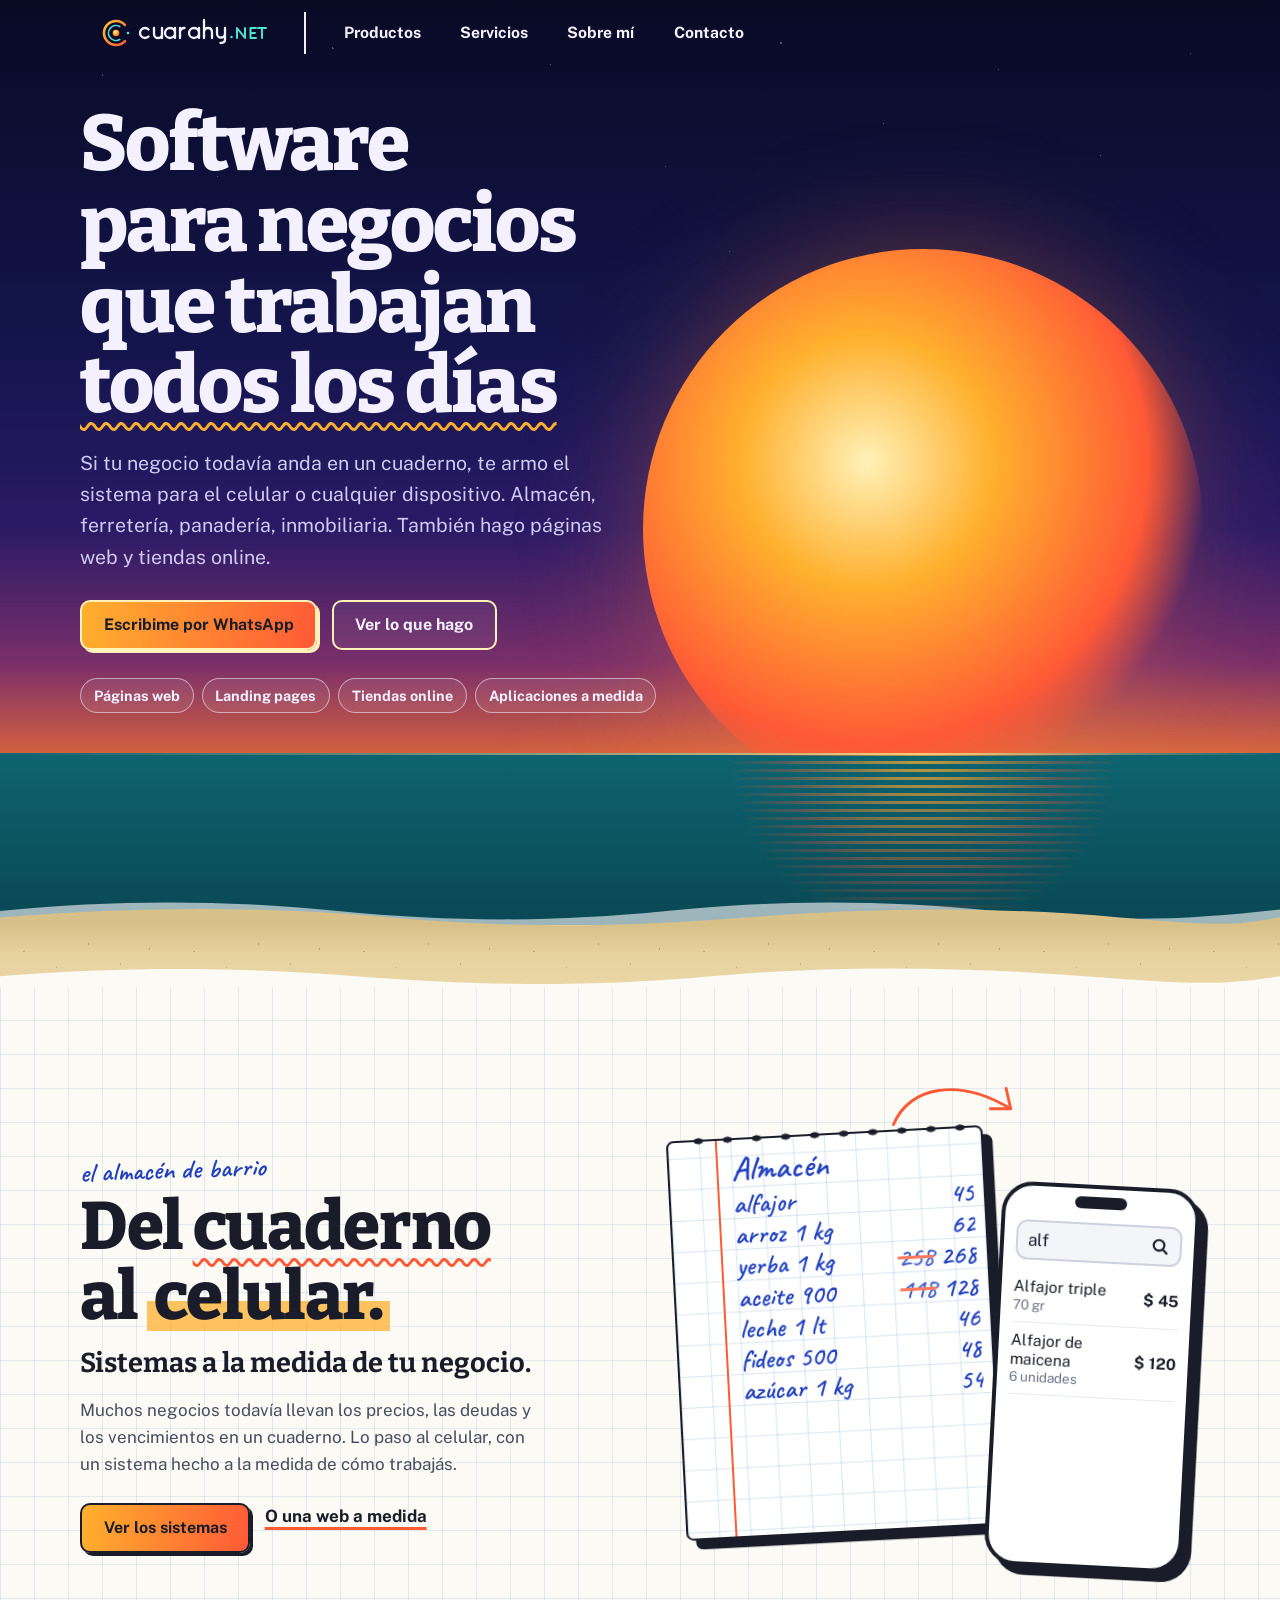
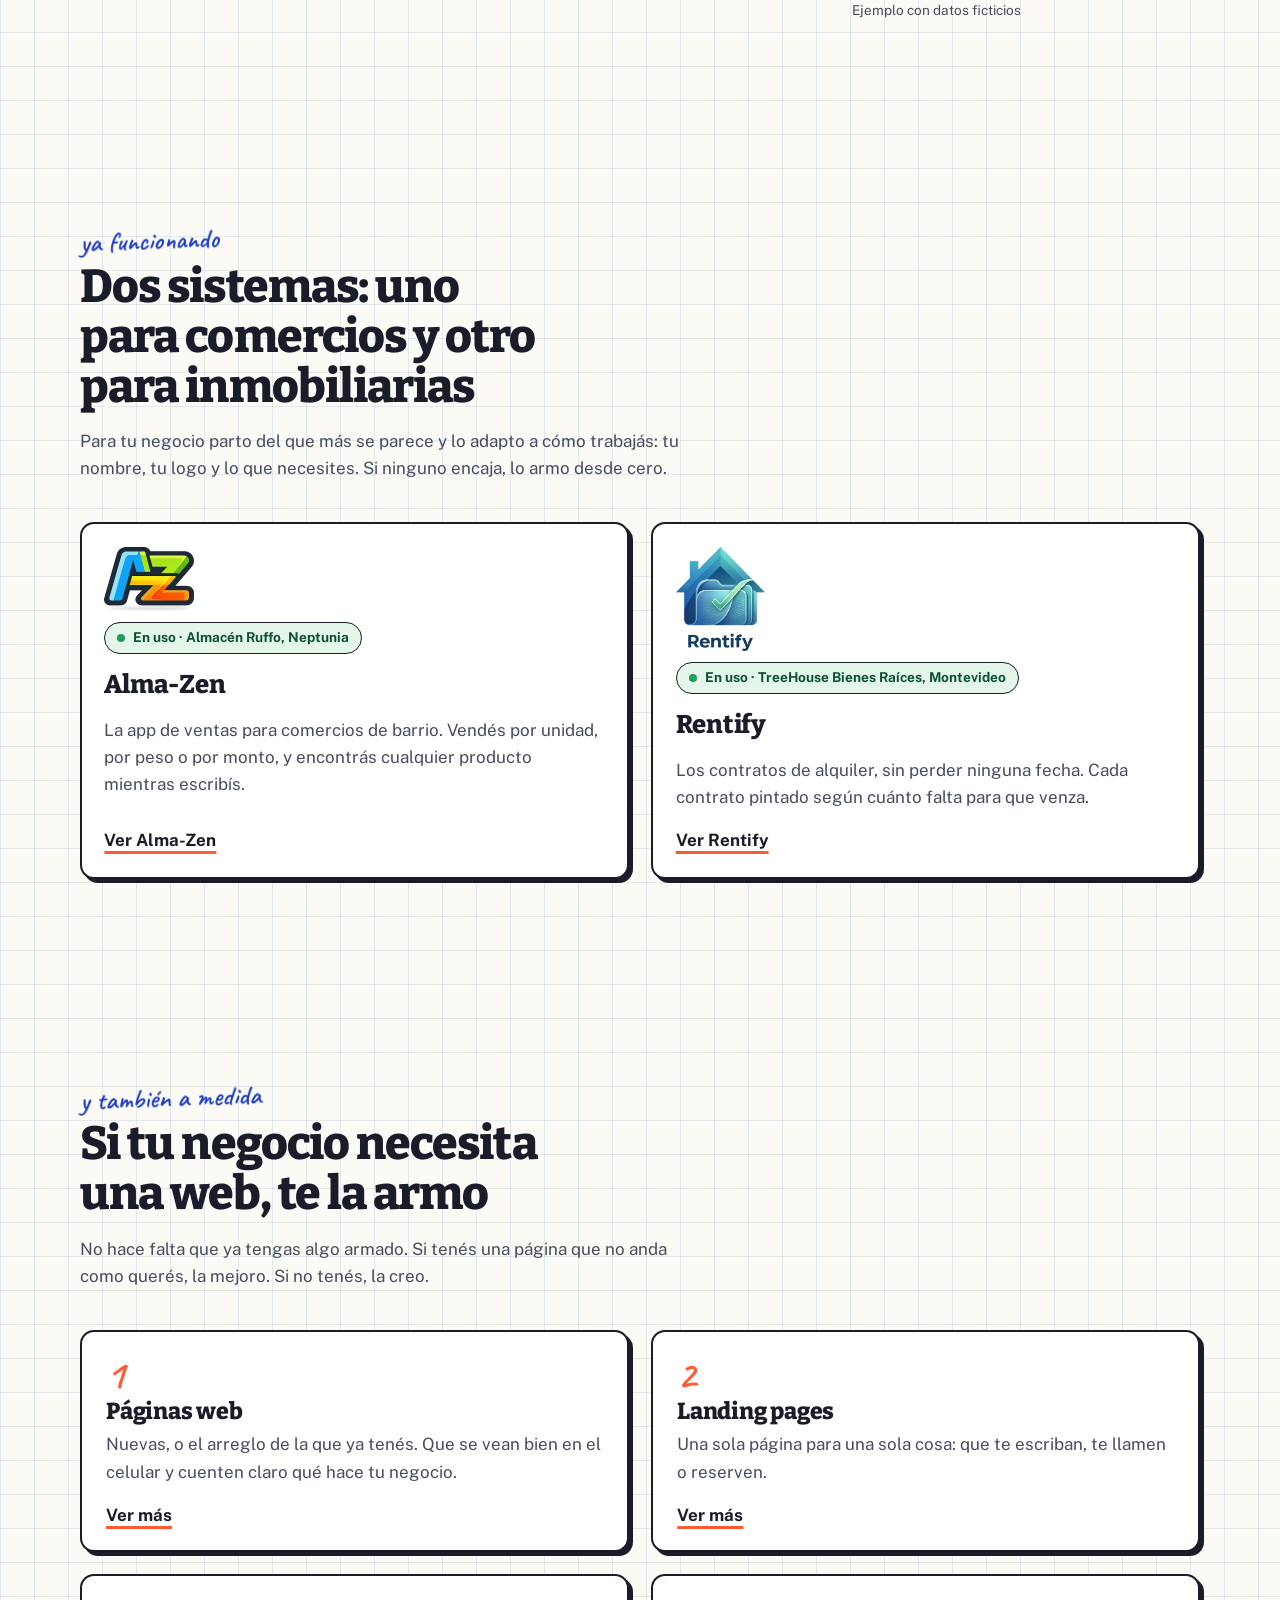
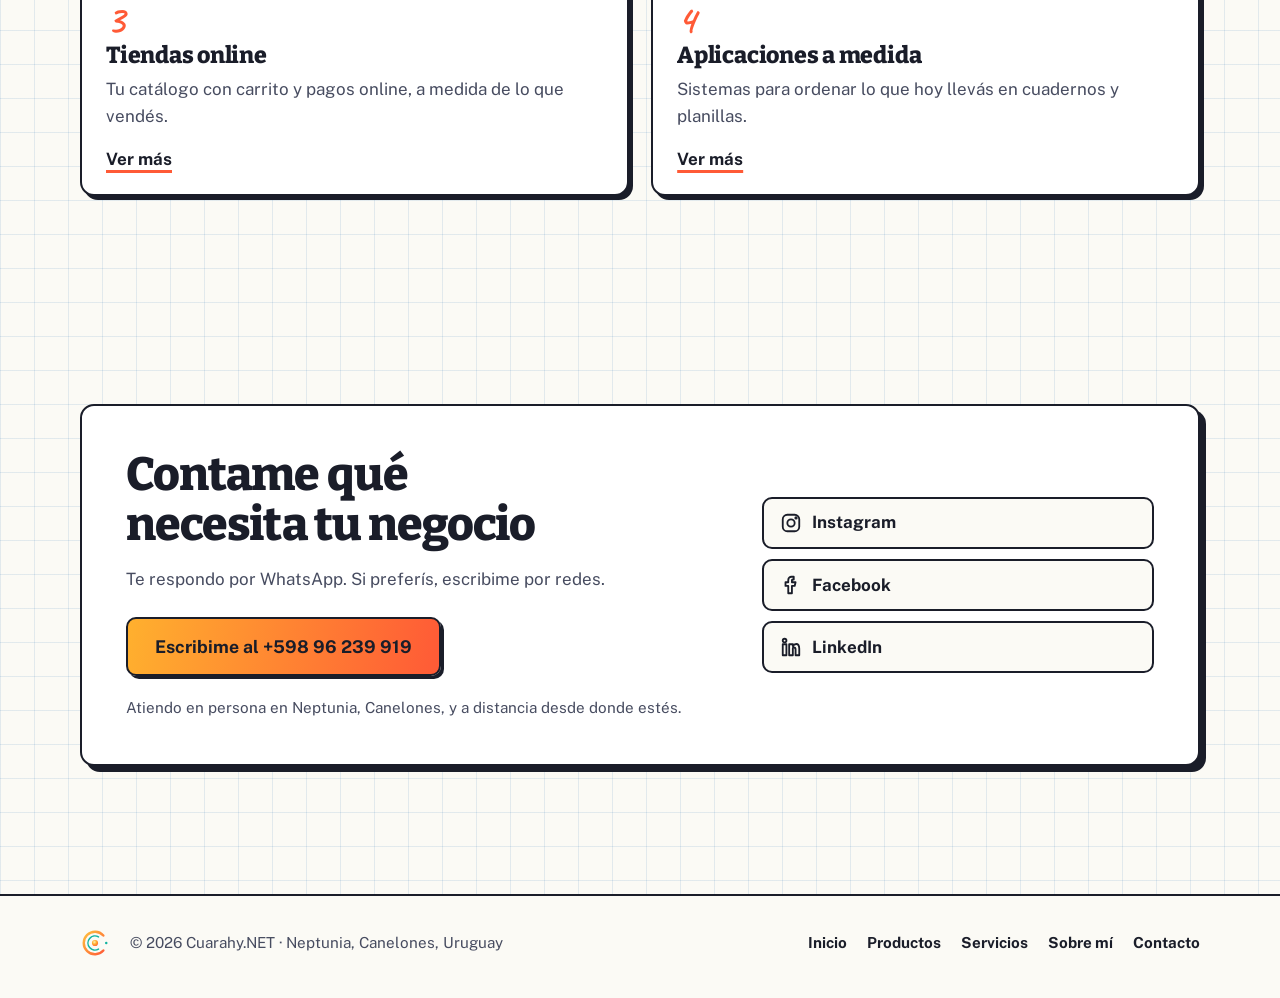
==== commit 03a4037e: "fix(productos): H2 del inicio con los dos rubros y opción de armarlo desde cero." ====
--- a/index.html
+++ b/index.html
@@ -220,8 +220,8 @@
     <section class="seccion" id="productos">
       <div class="seccion-in">
         <span class="nota-mano">ya funcionando</span>
-        <h2>Dos sistemas que usan negocios de verdad</h2>
-        <p class="intro">Uno para comercios y otro para inmobiliarias. Para tu negocio parto del que más se parece y lo adapto a cómo trabajás: tu nombre, tu logo y lo que necesites.</p>
+        <h2>Dos sistemas: uno para comercios y otro para inmobiliarias</h2>
+        <p class="intro">Para tu negocio parto del que más se parece y lo adapto a cómo trabajás: tu nombre, tu logo y lo que necesites. Si ninguno encaja, lo armo desde cero.</p>
         <div class="minis">
           <article class="mini">
             <img src="img/almazen.webp" alt="Alma-Zen" width="360" height="256" loading="lazy">
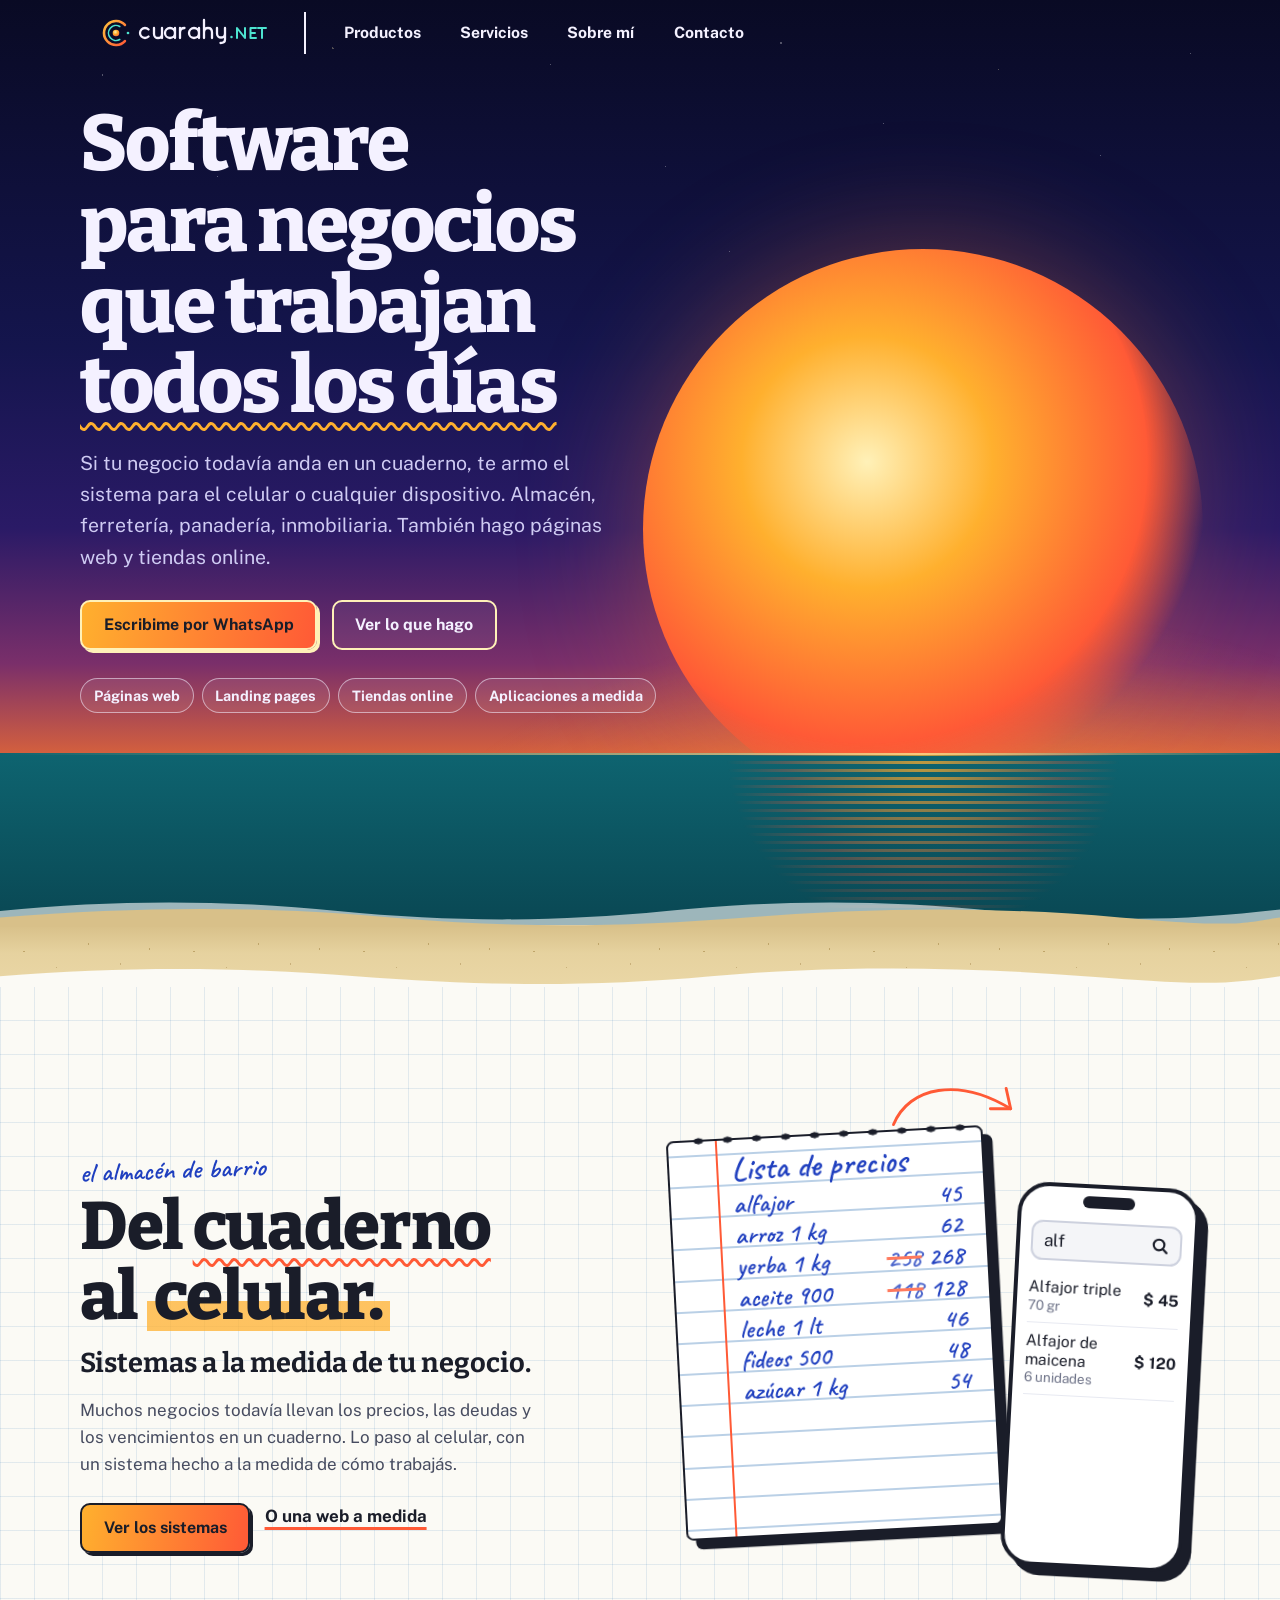
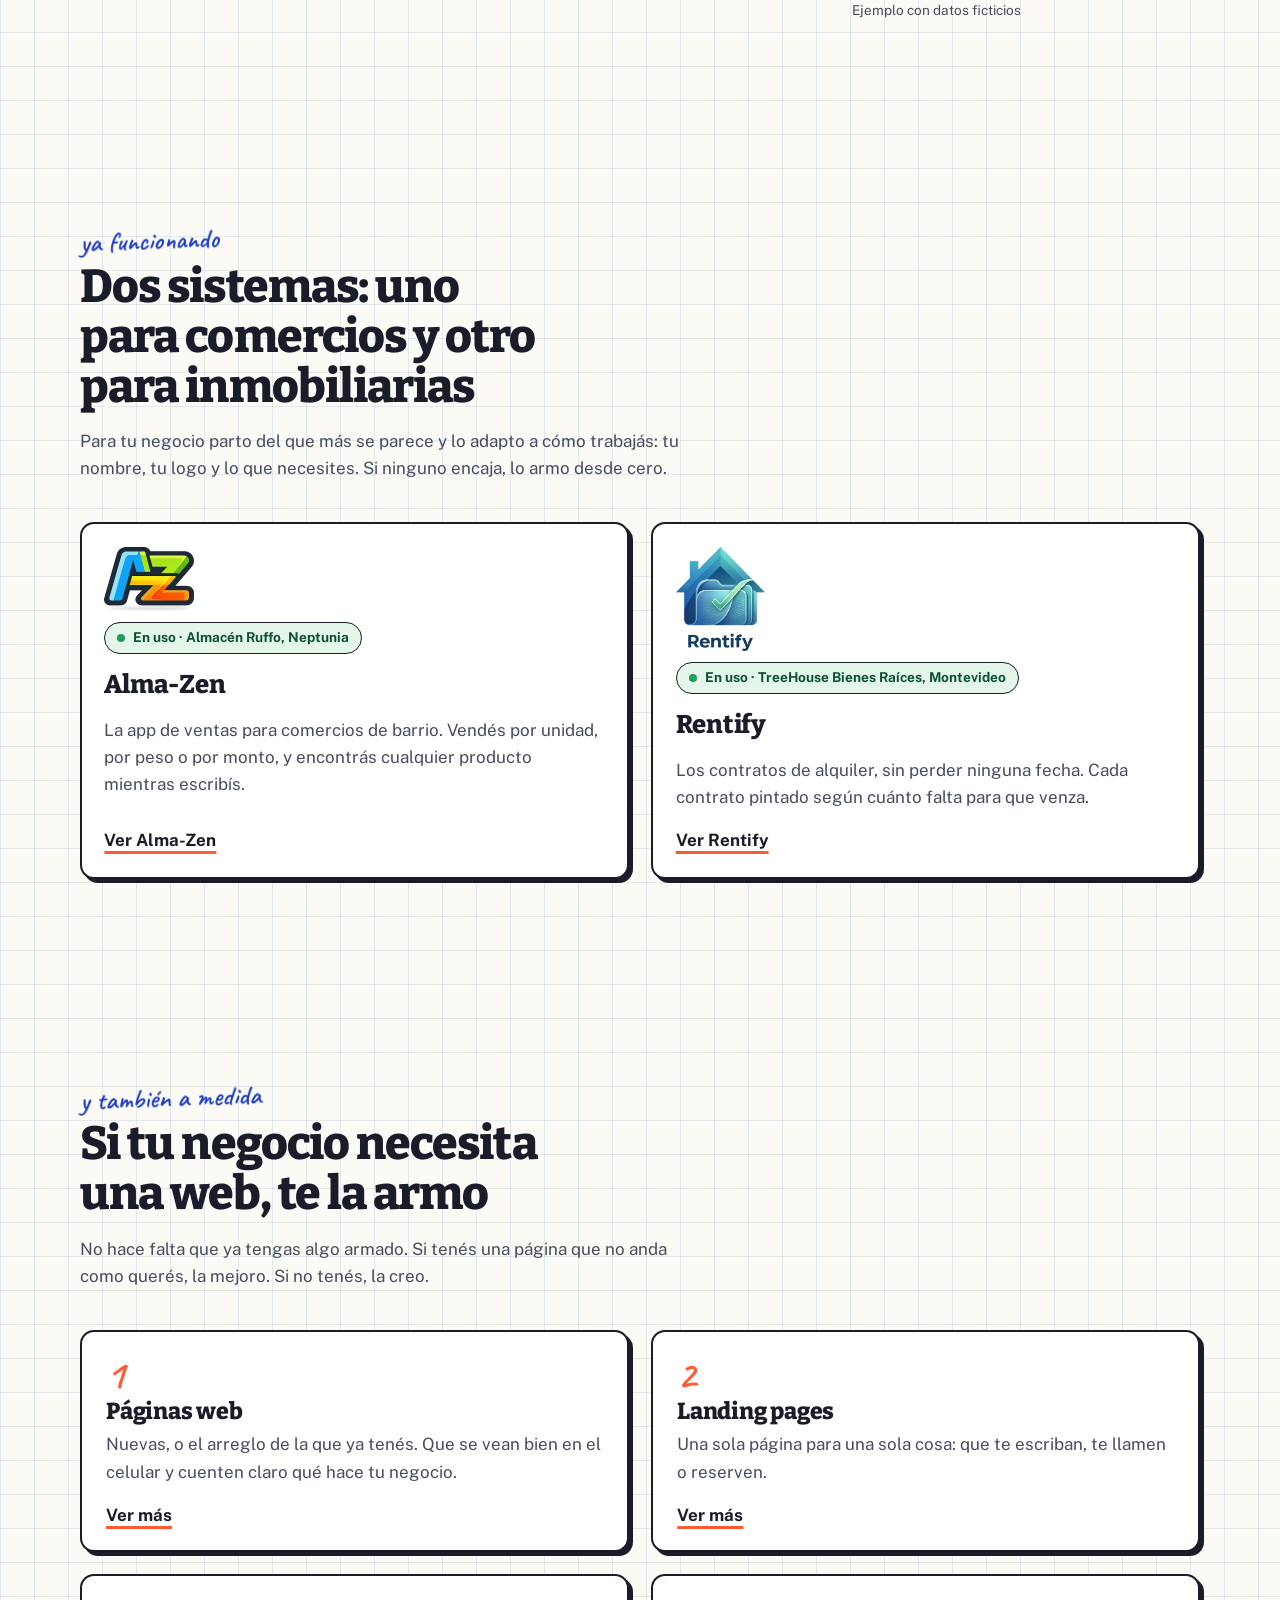
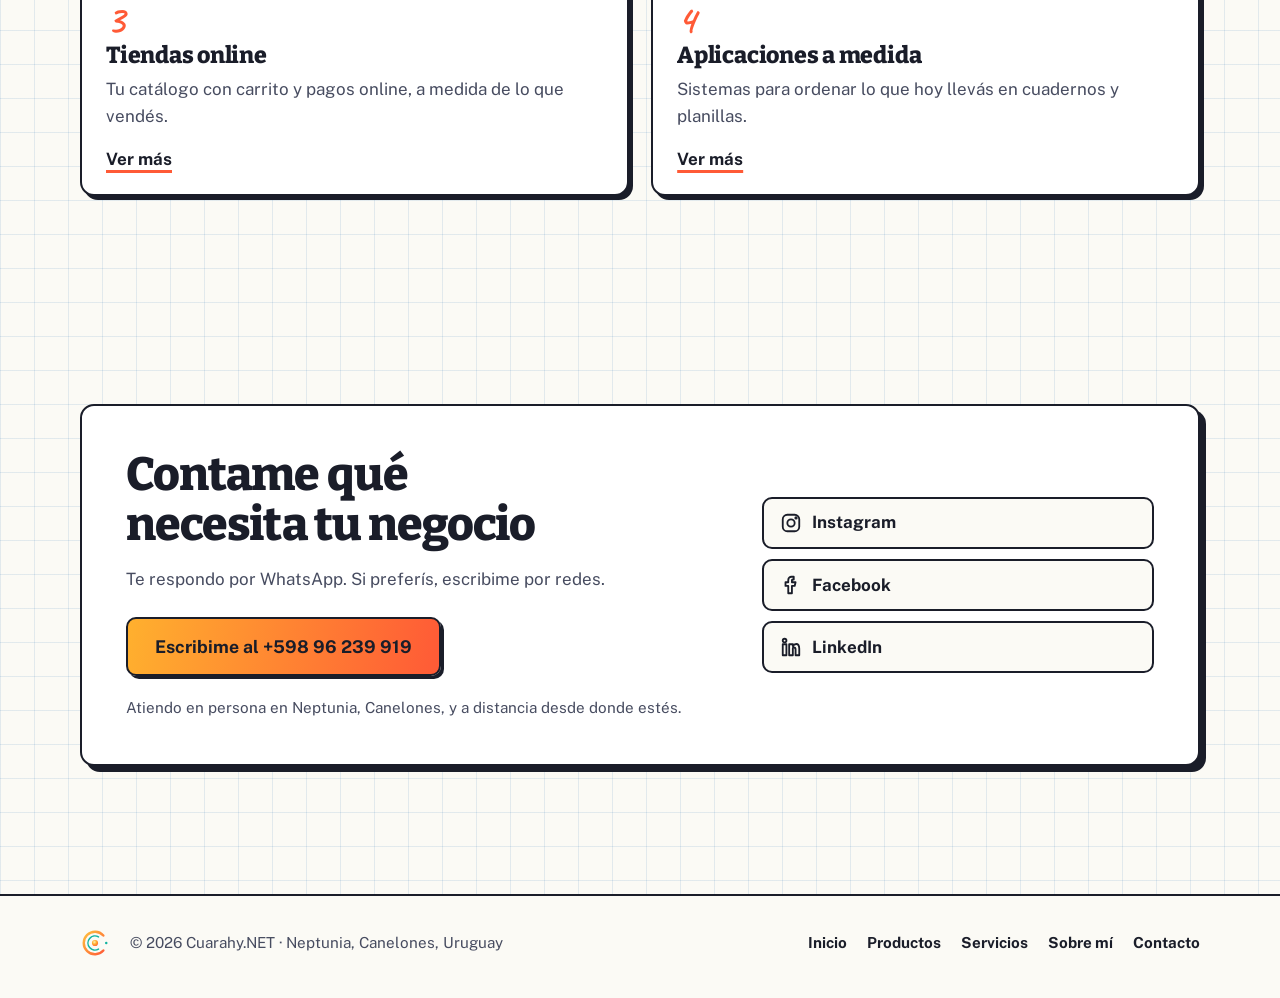
==== commit b0968782: "Cuaderno de inicio: lista de precios en hoja con renglones, sin cortes." ====
--- a/index.html
+++ b/index.html
@@ -19,6 +19,7 @@
   <meta property="og:title" content="Cuarahy.NET | Páginas web y software para negocios en Uruguay">
   <meta property="og:description" content="Sistemas a medida para negocios que llevan todo en un cuaderno, y páginas web, landing pages y tiendas online. Hecho en Neptunia, Canelones, Uruguay.">
   <meta property="og:locale" content="es_UY">
+  <link rel="icon" href="/favicon.ico" sizes="32x32">
   <link rel="icon" href="img/favicon.svg" type="image/svg+xml">
   <link rel="preload" href="fonts/bitter-latin-800-normal.woff2" as="font" type="font/woff2" crossorigin>
   <link rel="preload" href="fonts/public-sans-latin-400-normal.woff2" as="font" type="font/woff2" crossorigin>
@@ -105,7 +106,7 @@
 
   <header class="cab sobre-noche" id="cab">
     <div class="cab-in">
-      <a class="cab-logo" href="index.html" aria-label="Cuarahy.NET, ir al inicio">
+      <a class="cab-logo" href="/" aria-label="Cuarahy.NET, ir al inicio">
         <svg viewBox="0 0 336 64" width="168" height="32" role="img" aria-label="Cuarahy.NET">
           <defs>
             <linearGradient id="lg-sol" x1="0" y1="0" x2="1" y2="1"><stop offset="0" stop-color="#FFC23D"/><stop offset="1" stop-color="#FF5A36"/></linearGradient>
@@ -184,7 +185,7 @@
           <div class="stage-in" aria-hidden="true">
             <div class="hoja">
               <span class="espiral"></span>
-              <p class="hoja-titulo" style="--i:0">Almacén</p>
+              <p class="hoja-titulo" style="--i:0">Lista de precios</p>
               <ul class="renglones">
                 <li style="--i:1"><span>alfajor</span><i>45</i></li>
                 <li style="--i:2"><span>arroz 1 kg</span><i>62</i></li>
@@ -281,7 +282,7 @@
     <div class="pie-in">
       <img src="img/logo-mark.svg" alt="" width="30" height="30">
       <p>© 2026 Cuarahy.NET · Neptunia, Canelones, Uruguay</p>
-      <nav aria-label="Pie de página"><a href="index.html">Inicio</a><a href="productos.html">Productos</a><a href="servicios.html">Servicios</a><a href="sobre.html">Sobre mí</a><a href="contacto.html">Contacto</a></nav>
+      <nav aria-label="Pie de página"><a href="/">Inicio</a><a href="productos.html">Productos</a><a href="servicios.html">Servicios</a><a href="sobre.html">Sobre mí</a><a href="contacto.html">Contacto</a></nav>
     </div>
   </footer>
 
--- a/css/style.css
+++ b/css/style.css
@@ -394,13 +394,14 @@
   z-index: 2;
   width: 61cqw;
   height: 77cqw;
-  padding: 9.5cqw 2cqw 0 12cqw;
+  padding: 9.5cqw 4.5cqw 0 12cqw;
   background-color: var(--blanco);
-  background-image:
-    linear-gradient(var(--grilla-hoja) 1px, transparent 1px),
-    linear-gradient(90deg, var(--grilla-hoja) 1px, transparent 1px);
-  background-size: 6cqw 6cqw;
-  background-position: 0 3cqw;
+  /* Hoja rayada, como un cuaderno común: solo renglones horizontales.
+     Cada renglón es UNA pieza del ancho de la hoja (no muchos cuadraditos repetidos): así, con la hoja inclinada, la línea sale entera y no en trazos */
+  background-image: url("data:image/svg+xml,%3Csvg xmlns='http://www.w3.org/2000/svg' viewBox='0 0 100 60' preserveAspectRatio='none'%3E%3Cpath d='M0 30H100' fill='none' stroke='%234682be' stroke-opacity='.5' stroke-width='3'/%3E%3C/svg%3E");
+  background-size: 100% 6cqw;
+  background-repeat: repeat-y;
+  background-position: 0 -.35cqw; /* cada renglón queda justo debajo de lo escrito */
   border: .55cqw solid var(--tinta);
   border-radius: 1.4cqw;
   box-shadow: 1.8cqw 1.8cqw 0 var(--tinta);
@@ -422,7 +423,7 @@
   justify-content: space-between;
   height: 6cqw;
   line-height: 6cqw;
-  font: 600 5.2cqw/6cqw var(--mano);
+  font: 600 5cqw/6cqw var(--mano);
   color: var(--birome);
   white-space: nowrap;
 }
@@ -448,7 +449,7 @@
   right: 1cqw;
   top: 18cqw;
   z-index: 3;
-  width: 38cqw;
+  width: 35cqw;
   height: 74cqw;
   padding: 6.6cqw 2.2cqw 2cqw;
   background: var(--blanco);
@@ -490,7 +491,7 @@
 
 /* La escena se anima cuando entra en pantalla (main.js le pone .vivo) */
 @media (prefers-reduced-motion: no-preference) {
-  @keyframes escribe { from { clip-path: inset(0 100% 0 0); } to { clip-path: inset(0 0 0 0); } }
+  @keyframes escribe { from { clip-path: inset(-30% 100% -30% 0); } to { clip-path: inset(-30% -8% -30% 0); } } /* margen negativo: la letra a mano se sale un poco de su caja y no se tiene que cortar */
   @keyframes trazo { to { stroke-dashoffset: 0; } }
 
   .js .stage:not(.vivo) :is(.hoja, .cel, .renglones li, .hoja-titulo) { opacity: 0; }
